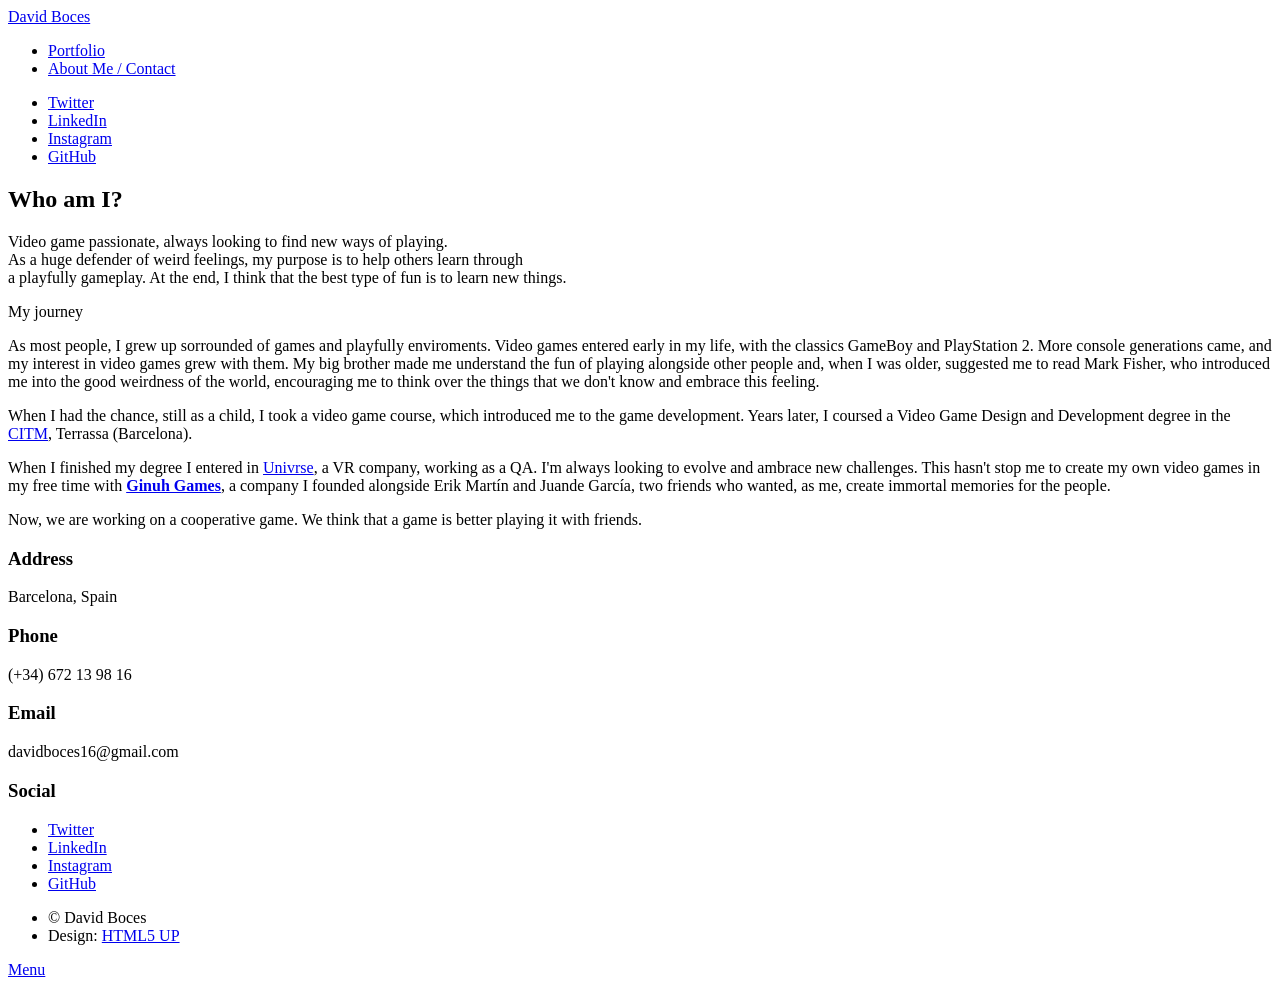
==== docs/aboutme.html @ 3650a29b "Update aboutme.html" ====
<!DOCTYPE HTML>
<!--
	Massively by HTML5 UP
	html5up.net | @ajlkn
	Free for personal and commercial use under the CCA 3.0 license (html5up.net/license)
-->
<html>
	<head>
		<title>David Boces - Portfolio</title>
		<meta charset="utf-8" />
		<meta name="viewport" content="width=device-width, initial-scale=1, user-scalable=no" />
		<link rel="stylesheet" href="assets/css/main.css" />
		<noscript><link rel="stylesheet" href="assets/css/noscript.css" /></noscript>
	</head>
	<body class="is-preload">

		<!-- Wrapper -->
			<div id="wrapper">

				<!-- Header -->
					<header id="header">
						<a href="index.html" class="logo">David Boces</a>
					</header>

				<!-- Nav -->
					<nav id="nav">
						<ul class="links">
							<li><a href="index.html">Portfolio</a></li>
							<li class="active"><a href="aboutme.html">About Me / Contact</a></li>
						</ul>
						<ul class="icons">
							<li><a href="https://x.com/__VoZeS__" class="icon brands fa-twitter"><span class="label">Twitter</span></a></li>
							<li><a href="https://www.linkedin.com/in/david-boces-obis/" class="icon brands fa-linkedin"><span class="label">LinkedIn</span></a></li>
							<li><a href="https://www.instagram.com/boces16/" class="icon brands fa-instagram"><span class="label">Instagram</span></a></li>
							<li><a href="https://github.com/VoZeS/" class="icon brands fa-github"><span class="label">GitHub</span></a></li>
						</ul>
					</nav>

				<!-- Main -->
					<div id="main">

						<!-- Post -->
							<section class="post">
								<header class="major">
									<h1>Who am I?</h1>
									<p>Video game passionate, always looking to find new ways of playing.<br />
									As a huge defender of weird feelings, my purpose is to help others learn through<br />
								a playfully gameplay. At the end, I think that the best type of fun is to learn new things.</p>
								</header>
								<!-- <div class="image main"><img src="images/pic01.jpg" alt="" /></div> -->
								<header class="major">
								<span class="date">My journey</span>
								</header>
								<p>As most people, I grew up sorrounded of games and playfully enviroments. Video games entered early in my life, with the classics GameBoy and PlayStation 2. More console generations came, and my interest in video games grew with them. My big brother made me understand the fun of playing alongside other people and, when I was older, suggested me to read Mark Fisher, who introduced me into the good weirdness of the world, encouraging me to think over the things that we don't know and embrace this feeling.</p>
								<p>When I had the chance, still as a child, I took a video game course, which introduced me to the game development. Years later, I coursed a Video Game Design and Development degree in the <a href = "https://www.citm.upc.edu">CITM</a>, Terrassa (Barcelona).</p>
								<p>When I finished my degree I entered in <a href="https://www.univr.se/">Univrse</a>, a VR company, working as a QA. I'm always looking to evolve and ambrace new challenges. This hasn't stop me to create my own video games in my free time with <a href="https://www.ginuhgames.com/"><b>Ginuh Games</b></a>, a company I founded alongside Erik Martín and Juande García, two friends who wanted, as me, create immortal memories for the people.</p>
								<p>Now, we are working on a cooperative game. We think that a game is better playing it with friends.</p>
							</section>

					</div>

				<!-- Footer -->
					<footer id="footer">
						<section>
							<!-- <form method="post" action="#">
								<div class="fields">
									<div class="field">
										<label for="name">Name</label>
										<input type="text" name="name" id="name" />
									</div>
									<div class="field">
										<label for="email">Email</label>
										<input type="text" name="email" id="email" />
									</div>
									<div class="field">
										<label for="message">Message</label>
										<textarea name="message" id="message" rows="3"></textarea>
									</div>
								</div>
								<ul class="actions">
									<li><input type="submit" value="Send Message" /></li>
								</ul>
							</form> -->
							<section class="alt">
								<h3>Address</h3>
								<p>Barcelona, Spain</p>
							</section>
							<section>
								<h3>Phone</h3>
								<p>(+34) 672 13 98 16</p>
							</section>
						</section>
						<section>
							<section>
								<h3>Email</h3>
								<p>davidboces16@gmail.com</p>
							</section>
							<section>
								<h3>Social</h3>
								<ul class="icons alt">
							<li><a href="https://x.com/__VoZeS__" class="icon brands alt fa-twitter"><span class="label">Twitter</span></a></li>
							<li><a href="https://www.linkedin.com/in/david-boces-obis/" class="icon brands alt fa-linkedin"><span class="label">LinkedIn</span></a></li>
							<li><a href="https://www.instagram.com/boces16/" class="icon brands alt fa-instagram"><span class="label">Instagram</span></a></li>
							<li><a href="https://github.com/VoZeS/" class="icon brands alt fa-github"><span class="label">GitHub</span></a></li>
								</ul>
							</section>
						</section>
					</footer>


				<!-- Copyright -->
					<div id="copyright">
						<ul><li>&copy; David Boces</li><li>Design: <a href="https://html5up.net">HTML5 UP</a></li></ul>
					</div>

			</div>

		<!-- Scripts -->
			<script src="assets/js/jquery.min.js"></script>
			<script src="assets/js/jquery.scrollex.min.js"></script>
			<script src="assets/js/jquery.scrolly.min.js"></script>
			<script src="assets/js/browser.min.js"></script>
			<script src="assets/js/breakpoints.min.js"></script>
			<script src="assets/js/util.js"></script>
			<script src="assets/js/main.js"></script>

	</body>
</html>
---- docs/assets/css/main.css ----
@import url(fontawesome-all.min.css);
@import url("https://fonts.googleapis.com/css?family=Merriweather:300,700,300italic,700italic|Source+Sans+Pro:900");

/*
	Massively by HTML5 UP
	html5up.net | @ajlkn
	Free for personal and commercial use under the CCA 3.0 license (html5up.net/license)
*/

html, body, div, span, applet, object,
iframe, h1, h2, h3, h4, h5, h6, p, blockquote,
pre, a, abbr, acronym, address, big, cite,
code, del, dfn, em, img, ins, kbd, q, s, samp,
small, strike, strong, sub, sup, tt, var, b,
u, i, center, dl, dt, dd, ol, ul, li, fieldset,
form, label, legend, table, caption, tbody,
tfoot, thead, tr, th, td, article, aside,
canvas, details, embed, figure, figcaption,
footer, header, hgroup, menu, nav, output, ruby,
section, summary, time, mark, audio, video {
	margin: 0;
	padding: 0;
	border: 0;
	font-size: 100%;
	font: inherit;
	vertical-align: baseline;}

article, aside, details, figcaption, figure,
footer, header, hgroup, menu, nav, section {
	display: block;}

body {
	line-height: 1;
}

ol, ul {
	list-style: none;
}

blockquote, q {
	quotes: none;
}

	blockquote:before, blockquote:after, q:before, q:after {
		content: '';
		content: none;
	}

table {
	border-collapse: collapse;
	border-spacing: 0;
}

body {
	-webkit-text-size-adjust: none;
}

mark {
	background-color: transparent;
	color: inherit;
}

input::-moz-focus-inner {
	border: 0;
	padding: 0;
}

input, select, textarea {
	-moz-appearance: none;
	-webkit-appearance: none;
	-ms-appearance: none;
	appearance: none;
}

/* Basic */

	@-ms-viewport {
		width: device-width;
	}

	body {
		-ms-overflow-style: scrollbar;
	}

	@media screen and (max-width: 480px) {

		html, body {
			min-width: 320px;
		}

	}

	html {
		box-sizing: border-box;
	}

	*, *:before, *:after {
		box-sizing: inherit;
	}

	body {
		background-color: #1e252d;
	}

		body.is-preload *, body.is-preload *:before, body.is-preload *:after {
			-moz-animation: none !important;
			-webkit-animation: none !important;
			-ms-animation: none !important;
			animation: none !important;
			-moz-transition: none !important;
			-webkit-transition: none !important;
			-ms-transition: none !important;
			transition: none !important;
		}

/* Type */

	html {
		font-size: 16pt;
	}

		@media screen and (max-width: 1680px) {

			html {
				font-size: 12pt;
			}

		}

		@media screen and (max-width: 1280px) {

			html {
				font-size: 11pt;
			}

		}

		@media screen and (max-width: 360px) {

			html {
				font-size: 10pt;
			}

		}

	body {
		color: #212931;
	}

	body, input, select, textarea {
		font-family: "Merriweather", Georgia, serif;
		font-weight: 300;
		font-size: 1rem;
		line-height: 2.375;
	}

	a {
		-moz-transition: color 0.2s ease-in-out, background-color 0.2s ease-in-out, border-color 0.2s ease-in-out, box-shadow 0.2s ease-in-out;
		-webkit-transition: color 0.2s ease-in-out, background-color 0.2s ease-in-out, border-color 0.2s ease-in-out, box-shadow 0.2s ease-in-out;
		-ms-transition: color 0.2s ease-in-out, background-color 0.2s ease-in-out, border-color 0.2s ease-in-out, box-shadow 0.2s ease-in-out;
		transition: color 0.2s ease-in-out, background-color 0.2s ease-in-out, border-color 0.2s ease-in-out, box-shadow 0.2s ease-in-out;
		border-bottom: dotted 1px;
		text-decoration: none;
	}

		a:hover {
			border-bottom-color: transparent;
		}

	strong, b {
		font-weight: 600;
	}

	em, i {
		font-style: italic;
	}

	p {
		text-align: justify;
		margin: 0 0 2rem 0;
	}

	h1, h2, h3, h4, h5, h6 {
		font-family: "Source Sans Pro", Helvetica, sans-serif;
		font-weight: 900;
		line-height: 1.5;
		letter-spacing: 0.075em;
		text-transform: uppercase;
		margin: 0 0 1rem 0;
	}

		h1 a, h2 a, h3 a, h4 a, h5 a, h6 a {
			border-bottom: 0;
			color: inherit;
			text-decoration: none;
		}

	h1 {
		font-size: 4rem;
		line-height: 1.1;
		margin: 0 0 2rem 0;
	}

	h2 {
		font-size: 1.75rem;
		line-height: 1.3;
		margin: 0 0 1.5rem 0;
	}

	h3 {
		font-size: 1.25rem;
		margin: 0 0 1.5rem 0;
	}

	h4 {
		font-size: 1rem;
	}

	h5 {
		font-size: 0.9rem;
	}

	h6 {
		font-size: 0.8rem;
	}

	sub {
		font-size: 0.8rem;
		position: relative;
		top: 0.5rem;
	}

	sup {
		font-size: 0.8rem;
		position: relative;
		top: -0.5rem;
	}

	blockquote {
		border-left: solid 4px;
		font-style: italic;
		margin: 0 0 2rem 0;
		padding: 0.5rem 0 0.5rem 2rem;
	}

	code {
		border: solid 2px;
		font-family: "Courier New", monospace;
		font-size: 0.9rem;
		margin: 0 0.25rem;
		padding: 0.25rem 0.65rem;
	}

	pre {
		-webkit-overflow-scrolling: touch;
		font-family: "Courier New", monospace;
		font-size: 0.9rem;
		margin: 0 0 2rem 0;
	}

		pre code {
			display: block;
			line-height: 1.75;
			padding: 1rem 1.5rem;
			overflow-x: auto;
		}

	hr {
		border: 0;
		border-bottom: solid 2px;
		margin: 3rem 0;
	}

		hr.major {
			margin: 5rem 0;
		}

	.align-left {
		text-align: left;
	}

	.align-center {
		text-align: center;
	}

	.align-right {
		text-align: right;
	}

	input, select, textarea {
		color: #212931;
	}

	a {
		color: #212931;
		border-bottom-color: rgba(33, 41, 49, 0.5);
	}

		a:hover {
			border-bottom-color: transparent;
			color: #18bfef !important;
		}

	strong, b {
		color: #212931;
	}

	h1, h2, h3, h4, h5, h6 {
		color: #212931;
	}

	blockquote {
		border-left-color: #eeeeee;
	}

	code {
		background: rgba(220, 220, 220, 0.25);
		border-color: #eeeeee;
	}

	hr {
		border-bottom-color: #eeeeee;
	}

/* Row */

	.row {
		display: flex;
		flex-wrap: wrap;
		box-sizing: border-box;
		align-items: stretch;
	}

		.row > * {
			box-sizing: border-box;
		}

		.row.gtr-uniform > * > :last-child {
			margin-bottom: 0;
		}

		.row.aln-left {
			justify-content: flex-start;
		}

		.row.aln-center {
			justify-content: center;
		}

		.row.aln-right {
			justify-content: flex-end;
		}

		.row.aln-top {
			align-items: flex-start;
		}

		.row.aln-middle {
			align-items: center;
		}

		.row.aln-bottom {
			align-items: flex-end;
		}

		.row > .imp {
			order: -1;
		}

		.row > .col-1 {
			width: 8.33333%;
		}

		.row > .off-1 {
			margin-left: 8.33333%;
		}

		.row > .col-2 {
			width: 16.66667%;
		}

		.row > .off-2 {
			margin-left: 16.66667%;
		}

		.row > .col-3 {
			width: 25%;
		}

		.row > .off-3 {
			margin-left: 25%;
		}

		.row > .col-4 {
			width: 33.33333%;
		}

		.row > .off-4 {
			margin-left: 33.33333%;
		}

		.row > .col-5 {
			width: 41.66667%;
		}

		.row > .off-5 {
			margin-left: 41.66667%;
		}

		.row > .col-6 {
			width: 50%;
		}

		.row > .off-6 {
			margin-left: 50%;
		}

		.row > .col-7 {
			width: 58.33333%;
		}

		.row > .off-7 {
			margin-left: 58.33333%;
		}

		.row > .col-8 {
			width: 66.66667%;
		}

		.row > .off-8 {
			margin-left: 66.66667%;
		}

		.row > .col-9 {
			width: 75%;
		}

		.row > .off-9 {
			margin-left: 75%;
		}

		.row > .col-10 {
			width: 83.33333%;
		}

		.row > .off-10 {
			margin-left: 83.33333%;
		}

		.row > .col-11 {
			width: 91.66667%;
		}

		.row > .off-11 {
			margin-left: 91.66667%;
		}

		.row > .col-12 {
			width: 100%;
		}

		.row > .off-12 {
			margin-left: 100%;
		}

		.row.gtr-0 {
			margin-top: 0;
			margin-left: 0rem;
		}

			.row.gtr-0 > * {
				padding: 0 0 0 0rem;
			}

			.row.gtr-0.gtr-uniform {
				margin-top: 0rem;
			}

				.row.gtr-0.gtr-uniform > * {
					padding-top: 0rem;
				}

		.row.gtr-25 {
			margin-top: 0;
			margin-left: -0.375rem;
		}

			.row.gtr-25 > * {
				padding: 0 0 0 0.375rem;
			}

			.row.gtr-25.gtr-uniform {
				margin-top: -0.375rem;
			}

				.row.gtr-25.gtr-uniform > * {
					padding-top: 0.375rem;
				}

		.row.gtr-50 {
			margin-top: 0;
			margin-left: -0.75rem;
		}

			.row.gtr-50 > * {
				padding: 0 0 0 0.75rem;
			}

			.row.gtr-50.gtr-uniform {
				margin-top: -0.75rem;
			}

				.row.gtr-50.gtr-uniform > * {
					padding-top: 0.75rem;
				}

		.row {
			margin-top: 0;
			margin-left: -1.5rem;
		}

			.row > * {
				padding: 0 0 0 1.5rem;
			}

			.row.gtr-uniform {
				margin-top: -1.5rem;
			}

				.row.gtr-uniform > * {
					padding-top: 1.5rem;
				}

		.row.gtr-150 {
			margin-top: 0;
			margin-left: -2.25rem;
		}

			.row.gtr-150 > * {
				padding: 0 0 0 2.25rem;
			}

			.row.gtr-150.gtr-uniform {
				margin-top: -2.25rem;
			}

				.row.gtr-150.gtr-uniform > * {
					padding-top: 2.25rem;
				}

		.row.gtr-200 {
			margin-top: 0;
			margin-left: -3rem;
		}

			.row.gtr-200 > * {
				padding: 0 0 0 3rem;
			}

			.row.gtr-200.gtr-uniform {
				margin-top: -3rem;
			}

				.row.gtr-200.gtr-uniform > * {
					padding-top: 3rem;
				}

		@media screen and (max-width: 1680px) {

			.row {
				display: flex;
				flex-wrap: wrap;
				box-sizing: border-box;
				align-items: stretch;
			}

				.row > * {
					box-sizing: border-box;
				}

				.row.gtr-uniform > * > :last-child {
					margin-bottom: 0;
				}

				.row.aln-left {
					justify-content: flex-start;
				}

				.row.aln-center {
					justify-content: center;
				}

				.row.aln-right {
					justify-content: flex-end;
				}

				.row.aln-top {
					align-items: flex-start;
				}

				.row.aln-middle {
					align-items: center;
				}

				.row.aln-bottom {
					align-items: flex-end;
				}

				.row > .imp-xlarge {
					order: -1;
				}

				.row > .col-1-xlarge {
					width: 8.33333%;
				}

				.row > .off-1-xlarge {
					margin-left: 8.33333%;
				}

				.row > .col-2-xlarge {
					width: 16.66667%;
				}

				.row > .off-2-xlarge {
					margin-left: 16.66667%;
				}

				.row > .col-3-xlarge {
					width: 25%;
				}

				.row > .off-3-xlarge {
					margin-left: 25%;
				}

				.row > .col-4-xlarge {
					width: 33.33333%;
				}

				.row > .off-4-xlarge {
					margin-left: 33.33333%;
				}

				.row > .col-5-xlarge {
					width: 41.66667%;
				}

				.row > .off-5-xlarge {
					margin-left: 41.66667%;
				}

				.row > .col-6-xlarge {
					width: 50%;
				}

				.row > .off-6-xlarge {
					margin-left: 50%;
				}

				.row > .col-7-xlarge {
					width: 58.33333%;
				}

				.row > .off-7-xlarge {
					margin-left: 58.33333%;
				}

				.row > .col-8-xlarge {
					width: 66.66667%;
				}

				.row > .off-8-xlarge {
					margin-left: 66.66667%;
				}

				.row > .col-9-xlarge {
					width: 75%;
				}

				.row > .off-9-xlarge {
					margin-left: 75%;
				}

				.row > .col-10-xlarge {
					width: 83.33333%;
				}

				.row > .off-10-xlarge {
					margin-left: 83.33333%;
				}

				.row > .col-11-xlarge {
					width: 91.66667%;
				}

				.row > .off-11-xlarge {
					margin-left: 91.66667%;
				}

				.row > .col-12-xlarge {
					width: 100%;
				}

				.row > .off-12-xlarge {
					margin-left: 100%;
				}

				.row.gtr-0 {
					margin-top: 0;
					margin-left: 0rem;
				}

					.row.gtr-0 > * {
						padding: 0 0 0 0rem;
					}

					.row.gtr-0.gtr-uniform {
						margin-top: 0rem;
					}

						.row.gtr-0.gtr-uniform > * {
							padding-top: 0rem;
						}

				.row.gtr-25 {
					margin-top: 0;
					margin-left: -0.375rem;
				}

					.row.gtr-25 > * {
						padding: 0 0 0 0.375rem;
					}

					.row.gtr-25.gtr-uniform {
						margin-top: -0.375rem;
					}

						.row.gtr-25.gtr-uniform > * {
							padding-top: 0.375rem;
						}

				.row.gtr-50 {
					margin-top: 0;
					margin-left: -0.75rem;
				}

					.row.gtr-50 > * {
						padding: 0 0 0 0.75rem;
					}

					.row.gtr-50.gtr-uniform {
						margin-top: -0.75rem;
					}

						.row.gtr-50.gtr-uniform > * {
							padding-top: 0.75rem;
						}

				.row {
					margin-top: 0;
					margin-left: -1.5rem;
				}

					.row > * {
						padding: 0 0 0 1.5rem;
					}

					.row.gtr-uniform {
						margin-top: -1.5rem;
					}

						.row.gtr-uniform > * {
							padding-top: 1.5rem;
						}

				.row.gtr-150 {
					margin-top: 0;
					margin-left: -2.25rem;
				}

					.row.gtr-150 > * {
						padding: 0 0 0 2.25rem;
					}

					.row.gtr-150.gtr-uniform {
						margin-top: -2.25rem;
					}

						.row.gtr-150.gtr-uniform > * {
							padding-top: 2.25rem;
						}

				.row.gtr-200 {
					margin-top: 0;
					margin-left: -3rem;
				}

					.row.gtr-200 > * {
						padding: 0 0 0 3rem;
					}

					.row.gtr-200.gtr-uniform {
						margin-top: -3rem;
					}

						.row.gtr-200.gtr-uniform > * {
							padding-top: 3rem;
						}

		}

		@media screen and (max-width: 1280px) {

			.row {
				display: flex;
				flex-wrap: wrap;
				box-sizing: border-box;
				align-items: stretch;
			}

				.row > * {
					box-sizing: border-box;
				}

				.row.gtr-uniform > * > :last-child {
					margin-bottom: 0;
				}

				.row.aln-left {
					justify-content: flex-start;
				}

				.row.aln-center {
					justify-content: center;
				}

				.row.aln-right {
					justify-content: flex-end;
				}

				.row.aln-top {
					align-items: flex-start;
				}

				.row.aln-middle {
					align-items: center;
				}

				.row.aln-bottom {
					align-items: flex-end;
				}

				.row > .imp-large {
					order: -1;
				}

				.row > .col-1-large {
					width: 8.33333%;
				}

				.row > .off-1-large {
					margin-left: 8.33333%;
				}

				.row > .col-2-large {
					width: 16.66667%;
				}

				.row > .off-2-large {
					margin-left: 16.66667%;
				}

				.row > .col-3-large {
					width: 25%;
				}

				.row > .off-3-large {
					margin-left: 25%;
				}

				.row > .col-4-large {
					width: 33.33333%;
				}

				.row > .off-4-large {
					margin-left: 33.33333%;
				}

				.row > .col-5-large {
					width: 41.66667%;
				}

				.row > .off-5-large {
					margin-left: 41.66667%;
				}

				.row > .col-6-large {
					width: 50%;
				}

				.row > .off-6-large {
					margin-left: 50%;
				}

				.row > .col-7-large {
					width: 58.33333%;
				}

				.row > .off-7-large {
					margin-left: 58.33333%;
				}

				.row > .col-8-large {
					width: 66.66667%;
				}

				.row > .off-8-large {
					margin-left: 66.66667%;
				}

				.row > .col-9-large {
					width: 75%;
				}

				.row > .off-9-large {
					margin-left: 75%;
				}

				.row > .col-10-large {
					width: 83.33333%;
				}

				.row > .off-10-large {
					margin-left: 83.33333%;
				}

				.row > .col-11-large {
					width: 91.66667%;
				}

				.row > .off-11-large {
					margin-left: 91.66667%;
				}

				.row > .col-12-large {
					width: 100%;
				}

				.row > .off-12-large {
					margin-left: 100%;
				}

				.row.gtr-0 {
					margin-top: 0;
					margin-left: 0rem;
				}

					.row.gtr-0 > * {
						padding: 0 0 0 0rem;
					}

					.row.gtr-0.gtr-uniform {
						margin-top: 0rem;
					}

						.row.gtr-0.gtr-uniform > * {
							padding-top: 0rem;
						}

				.row.gtr-25 {
					margin-top: 0;
					margin-left: -0.375rem;
				}

					.row.gtr-25 > * {
						padding: 0 0 0 0.375rem;
					}

					.row.gtr-25.gtr-uniform {
						margin-top: -0.375rem;
					}

						.row.gtr-25.gtr-uniform > * {
							padding-top: 0.375rem;
						}

				.row.gtr-50 {
					margin-top: 0;
					margin-left: -0.75rem;
				}

					.row.gtr-50 > * {
						padding: 0 0 0 0.75rem;
					}

					.row.gtr-50.gtr-uniform {
						margin-top: -0.75rem;
					}

						.row.gtr-50.gtr-uniform > * {
							padding-top: 0.75rem;
						}

				.row {
					margin-top: 0;
					margin-left: -1.5rem;
				}

					.row > * {
						padding: 0 0 0 1.5rem;
					}

					.row.gtr-uniform {
						margin-top: -1.5rem;
					}

						.row.gtr-uniform > * {
							padding-top: 1.5rem;
						}

				.row.gtr-150 {
					margin-top: 0;
					margin-left: -2.25rem;
				}

					.row.gtr-150 > * {
						padding: 0 0 0 2.25rem;
					}

					.row.gtr-150.gtr-uniform {
						margin-top: -2.25rem;
					}

						.row.gtr-150.gtr-uniform > * {
							padding-top: 2.25rem;
						}

				.row.gtr-200 {
					margin-top: 0;
					margin-left: -3rem;
				}

					.row.gtr-200 > * {
						padding: 0 0 0 3rem;
					}

					.row.gtr-200.gtr-uniform {
						margin-top: -3rem;
					}

						.row.gtr-200.gtr-uniform > * {
							padding-top: 3rem;
						}

		}

		@media screen and (max-width: 980px) {

			.row {
				display: flex;
				flex-wrap: wrap;
				box-sizing: border-box;
				align-items: stretch;
			}

				.row > * {
					box-sizing: border-box;
				}

				.row.gtr-uniform > * > :last-child {
					margin-bottom: 0;
				}

				.row.aln-left {
					justify-content: flex-start;
				}

				.row.aln-center {
					justify-content: center;
				}

				.row.aln-right {
					justify-content: flex-end;
				}

				.row.aln-top {
					align-items: flex-start;
				}

				.row.aln-middle {
					align-items: center;
				}

				.row.aln-bottom {
					align-items: flex-end;
				}

				.row > .imp-medium {
					order: -1;
				}

				.row > .col-1-medium {
					width: 8.33333%;
				}

				.row > .off-1-medium {
					margin-left: 8.33333%;
				}

				.row > .col-2-medium {
					width: 16.66667%;
				}

				.row > .off-2-medium {
					margin-left: 16.66667%;
				}

				.row > .col-3-medium {
					width: 25%;
				}

				.row > .off-3-medium {
					margin-left: 25%;
				}

				.row > .col-4-medium {
					width: 33.33333%;
				}

				.row > .off-4-medium {
					margin-left: 33.33333%;
				}

				.row > .col-5-medium {
					width: 41.66667%;
				}

				.row > .off-5-medium {
					margin-left: 41.66667%;
				}

				.row > .col-6-medium {
					width: 50%;
				}

				.row > .off-6-medium {
					margin-left: 50%;
				}

				.row > .col-7-medium {
					width: 58.33333%;
				}

				.row > .off-7-medium {
					margin-left: 58.33333%;
				}

				.row > .col-8-medium {
					width: 66.66667%;
				}

				.row > .off-8-medium {
					margin-left: 66.66667%;
				}

				.row > .col-9-medium {
					width: 75%;
				}

				.row > .off-9-medium {
					margin-left: 75%;
				}

				.row > .col-10-medium {
					width: 83.33333%;
				}

				.row > .off-10-medium {
					margin-left: 83.33333%;
				}

				.row > .col-11-medium {
					width: 91.66667%;
				}

				.row > .off-11-medium {
					margin-left: 91.66667%;
				}

				.row > .col-12-medium {
					width: 100%;
				}

				.row > .off-12-medium {
					margin-left: 100%;
				}

				.row.gtr-0 {
					margin-top: 0;
					margin-left: 0rem;
				}

					.row.gtr-0 > * {
						padding: 0 0 0 0rem;
					}

					.row.gtr-0.gtr-uniform {
						margin-top: 0rem;
					}

						.row.gtr-0.gtr-uniform > * {
							padding-top: 0rem;
						}

				.row.gtr-25 {
					margin-top: 0;
					margin-left: -0.375rem;
				}

					.row.gtr-25 > * {
						padding: 0 0 0 0.375rem;
					}

					.row.gtr-25.gtr-uniform {
						margin-top: -0.375rem;
					}

						.row.gtr-25.gtr-uniform > * {
							padding-top: 0.375rem;
						}

				.row.gtr-50 {
					margin-top: 0;
					margin-left: -0.75rem;
				}

					.row.gtr-50 > * {
						padding: 0 0 0 0.75rem;
					}

					.row.gtr-50.gtr-uniform {
						margin-top: -0.75rem;
					}

						.row.gtr-50.gtr-uniform > * {
							padding-top: 0.75rem;
						}

				.row {
					margin-top: 0;
					margin-left: -1.5rem;
				}

					.row > * {
						padding: 0 0 0 1.5rem;
					}

					.row.gtr-uniform {
						margin-top: -1.5rem;
					}

						.row.gtr-uniform > * {
							padding-top: 1.5rem;
						}

				.row.gtr-150 {
					margin-top: 0;
					margin-left: -2.25rem;
				}

					.row.gtr-150 > * {
						padding: 0 0 0 2.25rem;
					}

					.row.gtr-150.gtr-uniform {
						margin-top: -2.25rem;
					}

						.row.gtr-150.gtr-uniform > * {
							padding-top: 2.25rem;
						}

				.row.gtr-200 {
					margin-top: 0;
					margin-left: -3rem;
				}

					.row.gtr-200 > * {
						padding: 0 0 0 3rem;
					}

					.row.gtr-200.gtr-uniform {
						margin-top: -3rem;
					}

						.row.gtr-200.gtr-uniform > * {
							padding-top: 3rem;
						}

		}

		@media screen and (max-width: 736px) {

			.row {
				display: flex;
				flex-wrap: wrap;
				box-sizing: border-box;
				align-items: stretch;
			}

				.row > * {
					box-sizing: border-box;
				}

				.row.gtr-uniform > * > :last-child {
					margin-bottom: 0;
				}

				.row.aln-left {
					justify-content: flex-start;
				}

				.row.aln-center {
					justify-content: center;
				}

				.row.aln-right {
					justify-content: flex-end;
				}

				.row.aln-top {
					align-items: flex-start;
				}

				.row.aln-middle {
					align-items: center;
				}

				.row.aln-bottom {
					align-items: flex-end;
				}

				.row > .imp-small {
					order: -1;
				}

				.row > .col-1-small {
					width: 8.33333%;
				}

				.row > .off-1-small {
					margin-left: 8.33333%;
				}

				.row > .col-2-small {
					width: 16.66667%;
				}

				.row > .off-2-small {
					margin-left: 16.66667%;
				}

				.row > .col-3-small {
					width: 25%;
				}

				.row > .off-3-small {
					margin-left: 25%;
				}

				.row > .col-4-small {
					width: 33.33333%;
				}

				.row > .off-4-small {
					margin-left: 33.33333%;
				}

				.row > .col-5-small {
					width: 41.66667%;
				}

				.row > .off-5-small {
					margin-left: 41.66667%;
				}

				.row > .col-6-small {
					width: 50%;
				}

				.row > .off-6-small {
					margin-left: 50%;
				}

				.row > .col-7-small {
					width: 58.33333%;
				}

				.row > .off-7-small {
					margin-left: 58.33333%;
				}

				.row > .col-8-small {
					width: 66.66667%;
				}

				.row > .off-8-small {
					margin-left: 66.66667%;
				}

				.row > .col-9-small {
					width: 75%;
				}

				.row > .off-9-small {
					margin-left: 75%;
				}

				.row > .col-10-small {
					width: 83.33333%;
				}

				.row > .off-10-small {
					margin-left: 83.33333%;
				}

				.row > .col-11-small {
					width: 91.66667%;
				}

				.row > .off-11-small {
					margin-left: 91.66667%;
				}

				.row > .col-12-small {
					width: 100%;
				}

				.row > .off-12-small {
					margin-left: 100%;
				}

				.row.gtr-0 {
					margin-top: 0;
					margin-left: 0rem;
				}

					.row.gtr-0 > * {
						padding: 0 0 0 0rem;
					}

					.row.gtr-0.gtr-uniform {
						margin-top: 0rem;
					}

						.row.gtr-0.gtr-uniform > * {
							padding-top: 0rem;
						}

				.row.gtr-25 {
					margin-top: 0;
					margin-left: -0.375rem;
				}

					.row.gtr-25 > * {
						padding: 0 0 0 0.375rem;
					}

					.row.gtr-25.gtr-uniform {
						margin-top: -0.375rem;
					}

						.row.gtr-25.gtr-uniform > * {
							padding-top: 0.375rem;
						}

				.row.gtr-50 {
					margin-top: 0;
					margin-left: -0.75rem;
				}

					.row.gtr-50 > * {
						padding: 0 0 0 0.75rem;
					}

					.row.gtr-50.gtr-uniform {
						margin-top: -0.75rem;
					}

						.row.gtr-50.gtr-uniform > * {
							padding-top: 0.75rem;
						}

				.row {
					margin-top: 0;
					margin-left: -1.5rem;
				}

					.row > * {
						padding: 0 0 0 1.5rem;
					}

					.row.gtr-uniform {
						margin-top: -1.5rem;
					}

						.row.gtr-uniform > * {
							padding-top: 1.5rem;
						}

				.row.gtr-150 {
					margin-top: 0;
					margin-left: -2.25rem;
				}

					.row.gtr-150 > * {
						padding: 0 0 0 2.25rem;
					}

					.row.gtr-150.gtr-uniform {
						margin-top: -2.25rem;
					}

						.row.gtr-150.gtr-uniform > * {
							padding-top: 2.25rem;
						}

				.row.gtr-200 {
					margin-top: 0;
					margin-left: -3rem;
				}

					.row.gtr-200 > * {
						padding: 0 0 0 3rem;
					}

					.row.gtr-200.gtr-uniform {
						margin-top: -3rem;
					}

						.row.gtr-200.gtr-uniform > * {
							padding-top: 3rem;
						}

		}

		@media screen and (max-width: 480px) {

			.row {
				display: flex;
				flex-wrap: wrap;
				box-sizing: border-box;
				align-items: stretch;
			}

				.row > * {
					box-sizing: border-box;
				}

				.row.gtr-uniform > * > :last-child {
					margin-bottom: 0;
				}

				.row.aln-left {
					justify-content: flex-start;
				}

				.row.aln-center {
					justify-content: center;
				}

				.row.aln-right {
					justify-content: flex-end;
				}

				.row.aln-top {
					align-items: flex-start;
				}

				.row.aln-middle {
					align-items: center;
				}

				.row.aln-bottom {
					align-items: flex-end;
				}

				.row > .imp-xsmall {
					order: -1;
				}

				.row > .col-1-xsmall {
					width: 8.33333%;
				}

				.row > .off-1-xsmall {
					margin-left: 8.33333%;
				}

				.row > .col-2-xsmall {
					width: 16.66667%;
				}

				.row > .off-2-xsmall {
					margin-left: 16.66667%;
				}

				.row > .col-3-xsmall {
					width: 25%;
				}

				.row > .off-3-xsmall {
					margin-left: 25%;
				}

				.row > .col-4-xsmall {
					width: 33.33333%;
				}

				.row > .off-4-xsmall {
					margin-left: 33.33333%;
				}

				.row > .col-5-xsmall {
					width: 41.66667%;
				}

				.row > .off-5-xsmall {
					margin-left: 41.66667%;
				}

				.row > .col-6-xsmall {
					width: 50%;
				}

				.row > .off-6-xsmall {
					margin-left: 50%;
				}

				.row > .col-7-xsmall {
					width: 58.33333%;
				}

				.row > .off-7-xsmall {
					margin-left: 58.33333%;
				}

				.row > .col-8-xsmall {
					width: 66.66667%;
				}

				.row > .off-8-xsmall {
					margin-left: 66.66667%;
				}

				.row > .col-9-xsmall {
					width: 75%;
				}

				.row > .off-9-xsmall {
					margin-left: 75%;
				}

				.row > .col-10-xsmall {
					width: 83.33333%;
				}

				.row > .off-10-xsmall {
					margin-left: 83.33333%;
				}

				.row > .col-11-xsmall {
					width: 91.66667%;
				}

				.row > .off-11-xsmall {
					margin-left: 91.66667%;
				}

				.row > .col-12-xsmall {
					width: 100%;
				}

				.row > .off-12-xsmall {
					margin-left: 100%;
				}

				.row.gtr-0 {
					margin-top: 0;
					margin-left: 0rem;
				}

					.row.gtr-0 > * {
						padding: 0 0 0 0rem;
					}

					.row.gtr-0.gtr-uniform {
						margin-top: 0rem;
					}

						.row.gtr-0.gtr-uniform > * {
							padding-top: 0rem;
						}

				.row.gtr-25 {
					margin-top: 0;
					margin-left: -0.375rem;
				}

					.row.gtr-25 > * {
						padding: 0 0 0 0.375rem;
					}

					.row.gtr-25.gtr-uniform {
						margin-top: -0.375rem;
					}

						.row.gtr-25.gtr-uniform > * {
							padding-top: 0.375rem;
						}

				.row.gtr-50 {
					margin-top: 0;
					margin-left: -0.75rem;
				}

					.row.gtr-50 > * {
						padding: 0 0 0 0.75rem;
					}

					.row.gtr-50.gtr-uniform {
						margin-top: -0.75rem;
					}

						.row.gtr-50.gtr-uniform > * {
							padding-top: 0.75rem;
						}

				.row {
					margin-top: 0;
					margin-left: -1.5rem;
				}

					.row > * {
						padding: 0 0 0 1.5rem;
					}

					.row.gtr-uniform {
						margin-top: -1.5rem;
					}

						.row.gtr-uniform > * {
							padding-top: 1.5rem;
						}

				.row.gtr-150 {
					margin-top: 0;
					margin-left: -2.25rem;
				}

					.row.gtr-150 > * {
						padding: 0 0 0 2.25rem;
					}

					.row.gtr-150.gtr-uniform {
						margin-top: -2.25rem;
					}

						.row.gtr-150.gtr-uniform > * {
							padding-top: 2.25rem;
						}

				.row.gtr-200 {
					margin-top: 0;
					margin-left: -3rem;
				}

					.row.gtr-200 > * {
						padding: 0 0 0 3rem;
					}

					.row.gtr-200.gtr-uniform {
						margin-top: -3rem;
					}

						.row.gtr-200.gtr-uniform > * {
							padding-top: 3rem;
						}

		}

		@media screen and (max-width: 360px) {

			.row {
				display: flex;
				flex-wrap: wrap;
				box-sizing: border-box;
				align-items: stretch;
			}

				.row > * {
					box-sizing: border-box;
				}

				.row.gtr-uniform > * > :last-child {
					margin-bottom: 0;
				}

				.row.aln-left {
					justify-content: flex-start;
				}

				.row.aln-center {
					justify-content: center;
				}

				.row.aln-right {
					justify-content: flex-end;
				}

				.row.aln-top {
					align-items: flex-start;
				}

				.row.aln-middle {
					align-items: center;
				}

				.row.aln-bottom {
					align-items: flex-end;
				}

				.row > .imp-xxsmall {
					order: -1;
				}

				.row > .col-1-xxsmall {
					width: 8.33333%;
				}

				.row > .off-1-xxsmall {
					margin-left: 8.33333%;
				}

				.row > .col-2-xxsmall {
					width: 16.66667%;
				}

				.row > .off-2-xxsmall {
					margin-left: 16.66667%;
				}

				.row > .col-3-xxsmall {
					width: 25%;
				}

				.row > .off-3-xxsmall {
					margin-left: 25%;
				}

				.row > .col-4-xxsmall {
					width: 33.33333%;
				}

				.row > .off-4-xxsmall {
					margin-left: 33.33333%;
				}

				.row > .col-5-xxsmall {
					width: 41.66667%;
				}

				.row > .off-5-xxsmall {
					margin-left: 41.66667%;
				}

				.row > .col-6-xxsmall {
					width: 50%;
				}

				.row > .off-6-xxsmall {
					margin-left: 50%;
				}

				.row > .col-7-xxsmall {
					width: 58.33333%;
				}

				.row > .off-7-xxsmall {
					margin-left: 58.33333%;
				}

				.row > .col-8-xxsmall {
					width: 66.66667%;
				}

				.row > .off-8-xxsmall {
					margin-left: 66.66667%;
				}

				.row > .col-9-xxsmall {
					width: 75%;
				}

				.row > .off-9-xxsmall {
					margin-left: 75%;
				}

				.row > .col-10-xxsmall {
					width: 83.33333%;
				}

				.row > .off-10-xxsmall {
					margin-left: 83.33333%;
				}

				.row > .col-11-xxsmall {
					width: 91.66667%;
				}

				.row > .off-11-xxsmall {
					margin-left: 91.66667%;
				}

				.row > .col-12-xxsmall {
					width: 100%;
				}

				.row > .off-12-xxsmall {
					margin-left: 100%;
				}

				.row.gtr-0 {
					margin-top: 0;
					margin-left: 0rem;
				}

					.row.gtr-0 > * {
						padding: 0 0 0 0rem;
					}

					.row.gtr-0.gtr-uniform {
						margin-top: 0rem;
					}

						.row.gtr-0.gtr-uniform > * {
							padding-top: 0rem;
						}

				.row.gtr-25 {
					margin-top: 0;
					margin-left: -0.375rem;
				}

					.row.gtr-25 > * {
						padding: 0 0 0 0.375rem;
					}

					.row.gtr-25.gtr-uniform {
						margin-top: -0.375rem;
					}

						.row.gtr-25.gtr-uniform > * {
							padding-top: 0.375rem;
						}

				.row.gtr-50 {
					margin-top: 0;
					margin-left: -0.75rem;
				}

					.row.gtr-50 > * {
						padding: 0 0 0 0.75rem;
					}

					.row.gtr-50.gtr-uniform {
						margin-top: -0.75rem;
					}

						.row.gtr-50.gtr-uniform > * {
							padding-top: 0.75rem;
						}

				.row {
					margin-top: 0;
					margin-left: -1.5rem;
				}

					.row > * {
						padding: 0 0 0 1.5rem;
					}

					.row.gtr-uniform {
						margin-top: -1.5rem;
					}

						.row.gtr-uniform > * {
							padding-top: 1.5rem;
						}

				.row.gtr-150 {
					margin-top: 0;
					margin-left: -2.25rem;
				}

					.row.gtr-150 > * {
						padding: 0 0 0 2.25rem;
					}

					.row.gtr-150.gtr-uniform {
						margin-top: -2.25rem;
					}

						.row.gtr-150.gtr-uniform > * {
							padding-top: 2.25rem;
						}

				.row.gtr-200 {
					margin-top: 0;
					margin-left: -3rem;
				}

					.row.gtr-200 > * {
						padding: 0 0 0 3rem;
					}

					.row.gtr-200.gtr-uniform {
						margin-top: -3rem;
					}

						.row.gtr-200.gtr-uniform > * {
							padding-top: 3rem;
						}

		}

/* Box */

	.box {
		border: solid 2px;
		margin-bottom: 2rem;
		padding: 1.5rem;
	}

		.box > :last-child,
		.box > :last-child > :last-child,
		.box > :last-child > :last-child > :last-child {
			margin-bottom: 0;
		}

		.box.alt {
			border: 0;
			border-radius: 0;
			padding: 0;
		}

	.box {
		border-color: #eeeeee;
	}

/* Button */

	input[type="submit"],
	input[type="reset"],
	input[type="button"],
	button,
	.button {
		-moz-appearance: none;
		-webkit-appearance: none;
		-ms-appearance: none;
		appearance: none;
		-moz-transition: background-color 0.2s ease-in-out, box-shadow 0.2s ease-in-out, color 0.2s ease-in-out;
		-webkit-transition: background-color 0.2s ease-in-out, box-shadow 0.2s ease-in-out, color 0.2s ease-in-out;
		-ms-transition: background-color 0.2s ease-in-out, box-shadow 0.2s ease-in-out, color 0.2s ease-in-out;
		transition: background-color 0.2s ease-in-out, box-shadow 0.2s ease-in-out, color 0.2s ease-in-out;
		border: 0;
		border-radius: 0;
		cursor: pointer;
		display: inline-block;
		font-family: "Source Sans Pro", Helvetica, sans-serif;
		font-size: 0.8rem;
		font-weight: 900;
		letter-spacing: 0.075em;
		height: 3rem;
		line-height: 3rem;
		padding: 0 2rem;
		text-align: center;
		text-decoration: none;
		text-transform: uppercase;
		white-space: nowrap;
	}

		input[type="submit"].icon:before,
		input[type="reset"].icon:before,
		input[type="button"].icon:before,
		button.icon:before,
		.button.icon:before {
			margin-right: 0.5rem;
		}

		input[type="submit"].icon.solo,
		input[type="reset"].icon.solo,
		input[type="button"].icon.solo,
		button.icon.solo,
		.button.icon.solo {
			position: relative;
			width: 4rem;
			height: 4rem;
			line-height: 4rem;
			border-radius: 4rem;
			text-indent: 4rem;
			overflow: hidden;
			padding: 0;
			white-space: nowrap;
		}

			input[type="submit"].icon.solo:before,
			input[type="reset"].icon.solo:before,
			input[type="button"].icon.solo:before,
			button.icon.solo:before,
			.button.icon.solo:before {
				position: absolute;
				display: block;
				top: 0;
				left: 0;
				width: inherit;
				height: inherit;
				line-height: inherit;
				font-size: 1.25rem;
				margin-right: 0;
				text-align: center;
				text-indent: 0;
			}

		input[type="submit"].fit,
		input[type="reset"].fit,
		input[type="button"].fit,
		button.fit,
		.button.fit {
			width: 100%;
		}

		input[type="submit"].small,
		input[type="reset"].small,
		input[type="button"].small,
		button.small,
		.button.small {
			font-size: 0.7rem;
			height: 2.5rem;
			line-height: 2.5rem;
			padding: 0 1.5rem;
		}

		input[type="submit"].large,
		input[type="reset"].large,
		input[type="button"].large,
		button.large,
		.button.large {
			font-size: 0.9rem;
			height: 3.5rem;
			line-height: 3.5rem;
			padding: 0 2.75rem;
		}

		@media screen and (max-width: 980px) {

			input[type="submit"],
			input[type="reset"],
			input[type="button"],
			button,
			.button {
				font-size: 0.9rem;
				height: 3.25rem;
				line-height: 3.25rem;
			}

				input[type="submit"].large,
				input[type="reset"].large,
				input[type="button"].large,
				button.large,
				.button.large {
					font-size: 1rem;
					height: 3.75rem;
					line-height: 3.75rem;
				}

		}

		input[type="submit"].disabled, input[type="submit"]:disabled,
		input[type="reset"].disabled,
		input[type="reset"]:disabled,
		input[type="button"].disabled,
		input[type="button"]:disabled,
		button.disabled,
		button:disabled,
		.button.disabled,
		.button:disabled {
			pointer-events: none;
			opacity: 0.25;
		}

	input[type="submit"],
	input[type="reset"],
	input[type="button"],
	button,
	.button {
		background-color: transparent;
		box-shadow: inset 0 0 0 2px #212931;
		color: #212931 !important;
	}

		input[type="submit"]:hover,
		input[type="reset"]:hover,
		input[type="button"]:hover,
		button:hover,
		.button:hover {
			box-shadow: inset 0 0 0 2px #18bfef;
			color: #18bfef !important;
		}

		input[type="submit"].primary,
		input[type="reset"].primary,
		input[type="button"].primary,
		button.primary,
		.button.primary {
			background-color: #212931;
			box-shadow: none;
			color: #ffffff !important;
		}

			input[type="submit"].primary:hover,
			input[type="reset"].primary:hover,
			input[type="button"].primary:hover,
			button.primary:hover,
			.button.primary:hover {
				background-color: #18bfef;
			}

/* Form */

	form {
		margin: 0 0 2rem 0;
	}

		form > :last-child {
			margin-bottom: 0;
		}

		form > .fields {
			display: -moz-flex;
			display: -webkit-flex;
			display: -ms-flex;
			display: flex;
			-moz-flex-wrap: wrap;
			-webkit-flex-wrap: wrap;
			-ms-flex-wrap: wrap;
			flex-wrap: wrap;
			width: calc(100% + 3rem);
			margin: -1.5rem 0 2rem -1.5rem;
		}

			form > .fields > .field {
				-moz-flex-grow: 0;
				-webkit-flex-grow: 0;
				-ms-flex-grow: 0;
				flex-grow: 0;
				-moz-flex-shrink: 0;
				-webkit-flex-shrink: 0;
				-ms-flex-shrink: 0;
				flex-shrink: 0;
				padding: 1.5rem 0 0 1.5rem;
				width: calc(100% - 1.5rem);
			}

				form > .fields > .field.half {
					width: calc(50% - 0.75rem);
				}

				form > .fields > .field.third {
					width: calc(100%/3 - 0.5rem);
				}

				form > .fields > .field.quarter {
					width: calc(25% - 0.375rem);
				}

		@media screen and (max-width: 480px) {

			form > .fields {
				width: calc(100% + 3rem);
				margin: -1.5rem 0 2rem -1.5rem;
			}

				form > .fields > .field {
					padding: 1.5rem 0 0 1.5rem;
					width: calc(100% - 1.5rem);
				}

					form > .fields > .field.half {
						width: calc(100% - 1.5rem);
					}

					form > .fields > .field.third {
						width: calc(100% - 1.5rem);
					}

					form > .fields > .field.quarter {
						width: calc(100% - 1.5rem);
					}

		}

	label {
		display: block;
		font-family: "Source Sans Pro", Helvetica, sans-serif;
		font-weight: 900;
		line-height: 1.5;
		letter-spacing: 0.075em;
		font-size: 0.8rem;
		text-transform: uppercase;
		margin: 0 0 0.75rem 0;
	}

		@media screen and (max-width: 980px) {

			label {
				font-size: 0.9rem;
			}

		}

	input[type="text"],
	input[type="password"],
	input[type="email"],
	select,
	textarea {
		-moz-appearance: none;
		-webkit-appearance: none;
		-ms-appearance: none;
		appearance: none;
		background: transparent;
		border-radius: 0;
		border: solid 2px;
		color: inherit;
		display: block;
		outline: 0;
		padding: 0 1rem;
		text-decoration: none;
		width: 100%;
	}

		input[type="text"]:invalid,
		input[type="password"]:invalid,
		input[type="email"]:invalid,
		select:invalid,
		textarea:invalid {
			box-shadow: none;
		}

	select {
		background-size: 1.25rem;
		background-repeat: no-repeat;
		background-position: calc(100% - 1rem) center;
		height: 3rem;
		padding-right: 3rem;
		text-overflow: ellipsis;
	}

		select:focus::-ms-value {
			background-color: transparent;
		}

		select::-ms-expand {
			display: none;
		}

	input[type="text"],
	input[type="password"],
	input[type="email"],
	select {
		height: 3rem;
	}

	textarea {
		padding: 0.75rem 1rem;
	}

	input[type="checkbox"],
	input[type="radio"] {
		-moz-appearance: none;
		-webkit-appearance: none;
		-ms-appearance: none;
		appearance: none;
		display: block;
		float: left;
		margin-right: -2rem;
		opacity: 0;
		width: 1rem;
		z-index: -1;
	}

		input[type="checkbox"] + label,
		input[type="radio"] + label {
			text-decoration: none;
			cursor: pointer;
			display: inline-block;
			font-size: 1rem;
			letter-spacing: 0;
			font-family: "Merriweather", Georgia, serif;
			text-transform: none;
			font-weight: 300;
			padding-left: 2.8rem;
			padding-right: 1rem;
			position: relative;
		}

			input[type="checkbox"] + label:before,
			input[type="radio"] + label:before {
				-moz-osx-font-smoothing: grayscale;
				-webkit-font-smoothing: antialiased;
				display: inline-block;
				font-style: normal;
				font-variant: normal;
				text-rendering: auto;
				line-height: 1;
				text-transform: none !important;
				font-family: 'Font Awesome 5 Free';
				font-weight: 900;
			}

			input[type="checkbox"] + label:before,
			input[type="radio"] + label:before {
				border-radius: 0;
				border: solid 2px;
				content: '';
				display: inline-block;
				font-size: 0.8rem;
				height: 1.8rem;
				left: 0;
				line-height: 1.65rem;
				position: absolute;
				text-align: center;
				top: -0.125rem;
				width: 1.8rem;
			}

		input[type="checkbox"]:checked + label:before,
		input[type="radio"]:checked + label:before {
			content: '\f00c';
		}

	input[type="checkbox"] + label:before {
		border-radius: 0;
	}

	input[type="radio"] + label:before {
		border-radius: 100%;
	}

	::-webkit-input-placeholder {
		opacity: 1.0;
	}

	:-moz-placeholder {
		opacity: 1.0;
	}

	::-moz-placeholder {
		opacity: 1.0;
	}

	:-ms-input-placeholder {
		opacity: 1.0;
	}

	label {
		color: #212931;
	}

	input[type="text"],
	input[type="password"],
	input[type="email"],
	select,
	textarea {
		border-color: #eeeeee;
	}

		input[type="text"]:focus,
		input[type="password"]:focus,
		input[type="email"]:focus,
		select:focus,
		textarea:focus {
			border-color: #18bfef;
		}

	select {
		background-image: url("data:image/svg+xml;charset=utf8,%3Csvg xmlns='http://www.w3.org/2000/svg' width='40' height='40' preserveAspectRatio='none' viewBox='0 0 40 40'%3E%3Cpath d='M9.4,12.3l10.4,10.4l10.4-10.4c0.2-0.2,0.5-0.4,0.9-0.4c0.3,0,0.6,0.1,0.9,0.4l3.3,3.3c0.2,0.2,0.4,0.5,0.4,0.9 c0,0.4-0.1,0.6-0.4,0.9L20.7,31.9c-0.2,0.2-0.5,0.4-0.9,0.4c-0.3,0-0.6-0.1-0.9-0.4L4.3,17.3c-0.2-0.2-0.4-0.5-0.4-0.9 c0-0.4,0.1-0.6,0.4-0.9l3.3-3.3c0.2-0.2,0.5-0.4,0.9-0.4S9.1,12.1,9.4,12.3z' fill='%23eeeeee' /%3E%3C/svg%3E");
	}

		select option {
			background-color: #ffffff;
			color: #212931;
		}

	.select-wrapper:before {
		color: #eeeeee;
	}

	input[type="checkbox"] + label,
	input[type="radio"] + label {
		color: #212931;
	}

		input[type="checkbox"] + label:before,
		input[type="radio"] + label:before {
			border-color: #eeeeee;
		}

	input[type="checkbox"]:checked + label:before,
	input[type="radio"]:checked + label:before {
		background-color: #212931;
		border-color: #212931;
		color: #ffffff;
	}

	input[type="checkbox"]:focus + label:before,
	input[type="radio"]:focus + label:before {
		border-color: #18bfef;
	}

	::-webkit-input-placeholder {
		color: #909498 !important;
	}

	:-moz-placeholder {
		color: #909498 !important;
	}

	::-moz-placeholder {
		color: #909498 !important;
	}

	:-ms-input-placeholder {
		color: #909498 !important;
	}

	.formerize-placeholder {
		color: #909498 !important;
	}

/* Icon */

	.icon {
		text-decoration: none;
		border-bottom: none;
		position: relative;
	}

		.icon:before {
			-moz-osx-font-smoothing: grayscale;
			-webkit-font-smoothing: antialiased;
			display: inline-block;
			font-style: normal;
			font-variant: normal;
			text-rendering: auto;
			line-height: 1;
			text-transform: none !important;
			font-family: 'Font Awesome 5 Free';
			font-weight: 400;
		}

		.icon > .label {
			display: none;
		}

		.icon:before {
			line-height: inherit;
		}

		.icon.solid:before {
			font-weight: 900;
		}

		.icon.brands:before {
			font-family: 'Font Awesome 5 Brands';
		}

/* Image */

	.image {
		border: 0;
		display: inline-block;
		position: relative;
	}

		.image img {
			display: block;
		}

		.image.left, .image.right {
			max-width: 40%;
		}

			.image.left img, .image.right img {
				width: 100%;
			}

		.image.left {
			float: left;
			margin: 0 2rem 2rem 0;
			top: 0.75rem;
		}

		.image.right {
			float: right;
			margin: 0 0 2rem 2rem;
			top: 0.75rem;
		}

		.image.fit {
			display: block;
			margin: 2.5rem 0;
			width: 100%;
		}

			.image.fit:first-child {
				margin-top: 0;
			}

			.image.fit img {
				width: 100%;
			}

		.image.main {
			display: block;
			margin: 4rem 0;
			width: 100%;
		}

			.image.main:first-child {
				margin-top: 0;
			}

			.image.main img {
				width: 100%;
			}

		@media screen and (max-width: 736px) {

			.image.fit {
				margin: 2rem 0;
			}

			.image.main {
				margin: 2rem 0;
			}

		}

	a.image {
		overflow: hidden;
	}

		a.image img {
			-moz-transition: -moz-transform 0.2s ease-out;
			-webkit-transition: -webkit-transform 0.2s ease-out;
			-ms-transition: -ms-transform 0.2s ease-out;
			transition: transform 0.2s ease-out;
		}

		a.image:hover img {
			-moz-transform: scale(1.05);
			-webkit-transform: scale(1.05);
			-ms-transform: scale(1.05);
			transform: scale(1.05);
		}

/* Actions */

	ul.actions {
		display: -moz-flex;
		display: -webkit-flex;
		display: -ms-flex;
		display: flex;
		cursor: default;
		list-style: none;
		margin-left: -1rem;
		padding-left: 0;
	}

		ul.actions li {
			padding: 0 0 0 1rem;
			vertical-align: middle;
		}

		ul.actions.special {
			-moz-justify-content: center;
			-webkit-justify-content: center;
			-ms-justify-content: center;
			justify-content: center;
			width: 100%;
			margin-left: 0;
		}

			ul.actions.special li:first-child {
				padding-left: 0;
			}

		ul.actions.stacked {
			-moz-flex-direction: column;
			-webkit-flex-direction: column;
			-ms-flex-direction: column;
			flex-direction: column;
			margin-left: 0;
		}

			ul.actions.stacked li {
				padding: 1.3rem 0 0 0;
			}

				ul.actions.stacked li:first-child {
					padding-top: 0;
				}

		ul.actions.fit {
			width: calc(100% + 1rem);
		}

			ul.actions.fit li {
				-moz-flex-grow: 1;
				-webkit-flex-grow: 1;
				-ms-flex-grow: 1;
				flex-grow: 1;
				-moz-flex-shrink: 1;
				-webkit-flex-shrink: 1;
				-ms-flex-shrink: 1;
				flex-shrink: 1;
				width: 100%;
			}

				ul.actions.fit li > * {
					width: 100%;
				}

			ul.actions.fit.stacked {
				width: 100%;
			}

		@media screen and (max-width: 480px) {

			ul.actions:not(.fixed) {
				-moz-flex-direction: column;
				-webkit-flex-direction: column;
				-ms-flex-direction: column;
				flex-direction: column;
				margin-left: 0;
				width: 100% !important;
			}

				ul.actions:not(.fixed) li {
					-moz-flex-grow: 1;
					-webkit-flex-grow: 1;
					-ms-flex-grow: 1;
					flex-grow: 1;
					-moz-flex-shrink: 1;
					-webkit-flex-shrink: 1;
					-ms-flex-shrink: 1;
					flex-shrink: 1;
					padding: 1rem 0 0 0;
					text-align: center;
					width: 100%;
				}

					ul.actions:not(.fixed) li > * {
						width: 100%;
					}

					ul.actions:not(.fixed) li:first-child {
						padding-top: 0;
					}

					ul.actions:not(.fixed) li input[type="submit"],
					ul.actions:not(.fixed) li input[type="reset"],
					ul.actions:not(.fixed) li input[type="button"],
					ul.actions:not(.fixed) li button,
					ul.actions:not(.fixed) li .button {
						width: 100%;
					}

						ul.actions:not(.fixed) li input[type="submit"].icon:before,
						ul.actions:not(.fixed) li input[type="reset"].icon:before,
						ul.actions:not(.fixed) li input[type="button"].icon:before,
						ul.actions:not(.fixed) li button.icon:before,
						ul.actions:not(.fixed) li .button.icon:before {
							margin-left: -0.5rem;
						}

		}

/* Icons */

	ul.icons {
		cursor: default;
		list-style: none;
		padding-left: 0;
	}

		ul.icons li {
			display: inline-block;
			padding: 0 0.5rem 0 0;
			vertical-align: middle;
		}

			ul.icons li:last-child {
				padding-right: 0;
			}

			ul.icons li .icon:before {
				width: 2.25rem;
				height: 2.25rem;
				line-height: 2.25rem;
				display: inline-block;
				text-align: center;
				border-radius: 100%;
				font-size: 1.25rem;
			}

		ul.icons.alt li .icon:before {
			-moz-transition: color 0.2s ease-in-out, background-color 0.2s ease-in-out, border-color 0.2s ease-in-out, box-shadow 0.2s ease-in-out;
			-webkit-transition: color 0.2s ease-in-out, background-color 0.2s ease-in-out, border-color 0.2s ease-in-out, box-shadow 0.2s ease-in-out;
			-ms-transition: color 0.2s ease-in-out, background-color 0.2s ease-in-out, border-color 0.2s ease-in-out, box-shadow 0.2s ease-in-out;
			transition: color 0.2s ease-in-out, background-color 0.2s ease-in-out, border-color 0.2s ease-in-out, box-shadow 0.2s ease-in-out;
			font-size: 1rem;
		}

/* List */

	ol {
		list-style: decimal;
		margin: 0 0 2rem 0;
		padding-left: 1.25rem;
	}

		ol li {
			padding-left: 0.25rem;
		}

	ul {
		list-style: disc;
		margin: 0 0 2rem 0;
		padding-left: 1rem;
	}

		ul li {
			padding-left: 0.5rem;
		}

		ul.divided {
			list-style: none;
			padding-left: 0;
		}

			ul.divided li {
				border-top: solid 1px;
				padding: 0.5rem 0;
			}

				ul.divided li:first-child {
					border-top: 0;
					padding-top: 0;
				}

	dl {
		margin: 0 0 2rem 0;
	}

		dl dt {
			display: block;
			font-weight: 600;
			margin: 0 0 1rem 0;
		}

		dl dd {
			margin-left: 2rem;
		}

	ul.divided li {
		border-top-color: #eeeeee;
	}

	ul.icons li a.icon:hover:before {
		color: #18bfef;
	}

	ul.icons.alt li .icon:before {
		box-shadow: inset 0 0 0 2px #eeeeee;
	}

	ul.icons.alt li a.icon:hover:before {
		box-shadow: inset 0 0 0 2px #18bfef;
	}

/* Section/Article */

	section.special, article.special {
		text-align: center;
	}

	header {
		cursor: default;
	}

		header > .date {
			display: block;
			font-size: 0.8rem;
			height: 1;
			margin: 0 0 1rem 0;
			position: relative;
		}

		header > p {
			font-style: italic;
		}

		header > h1 + p {
			font-size: 1.1rem;
			margin-top: -0.5rem;
			line-height: 2;
		}

		header > h2 + p {
			font-size: 1rem;
			margin-top: -0.75rem;
		}

		header > h3 + p {
			font-size: 0.9rem;
			margin-top: -0.75rem;
		}

		header > h4 + p {
			font-size: 0.8rem;
			margin-top: -0.75rem;
		}

		header.major {
			margin: 0 0 4rem 0;
			text-align: center;
		}

			header.major > :last-child {
				margin-bottom: 0;
			}

			header.major > p {
				margin-top: 0;
				text-align: center;
			}

			header.major > .date {
				font-size: 1rem;
				margin: 0 0 4rem 0;
			}

				header.major > .date:before, header.major > .date:after {
					content: '';
					display: block;
					position: absolute;
					top: 50%;
					width: calc(50% - 6rem);
					border-top: solid 2px;
				}

				header.major > .date:before {
					left: 0;
				}

				header.major > .date:after {
					right: 0;
				}

		@media screen and (max-width: 980px) {

			header br {
				display: none;
			}

		}

		@media screen and (max-width: 736px) {

			header.major {
				margin: 0 0 2rem 0;
			}

		}

	header.major .date:before, header.major .date:after {
		border-top-color: #eeeeee;
	}

/* Table */

	.table-wrapper {
		-webkit-overflow-scrolling: touch;
		overflow-x: auto;
	}

	table {
		margin: 0 0 2rem 0;
		width: 100%;
	}

		table tbody tr {
			border: solid 1px;
			border-left: 0;
			border-right: 0;
		}

		table td {
			padding: 0.75rem 0.75rem;
		}

		table th {
			font-family: "Source Sans Pro", Helvetica, sans-serif;
			font-size: 0.8rem;
			font-weight: 900;
			letter-spacing: 0.075em;
			line-height: 1.5;
			padding: 0 0.75rem 0.75rem 0.75rem;
			text-align: left;
			text-transform: uppercase;
		}

			@media screen and (max-width: 980px) {

				table th {
					font-size: 0.9rem;
				}

			}

		table thead {
			border-bottom: solid 2px;
		}

		table tfoot {
			border-top: solid 2px;
		}

		table.alt {
			border-collapse: separate;
		}

			table.alt tbody tr td {
				border: solid 1px;
				border-left-width: 0;
				border-top-width: 0;
			}

				table.alt tbody tr td:first-child {
					border-left-width: 1px;
				}

			table.alt tbody tr:first-child td {
				border-top-width: 1px;
			}

			table.alt thead {
				border-bottom: 0;
			}

			table.alt tfoot {
				border-top: 0;
			}

	table tbody tr {
		border-color: #eeeeee;
	}

		table tbody tr:nth-child(2n + 1) {
			background-color: rgba(220, 220, 220, 0.25);
		}

	table th {
		color: #212931;
	}

	table thead {
		border-bottom-color: #eeeeee;
	}

	table tfoot {
		border-top-color: #eeeeee;
	}

	table.alt tbody tr td {
		border-color: #eeeeee;
	}

/* Pagination */

	.pagination {
		display: -moz-inline-flex;
		display: -webkit-inline-flex;
		display: -ms-inline-flex;
		display: inline-flex;
		-moz-user-select: none;
		-webkit-user-select: none;
		-ms-user-select: none;
		user-select: none;
		cursor: default;
		list-style: none;
		margin: 0 0 2rem 2px;
		padding: 0;
	}

		.pagination a, .pagination span {
			-moz-transition: background-color 0.2s ease-in-out, border-color 0.2s ease-in-out, box-shadow 0.2s ease-in-out, color 0.2s ease-in-out;
			-webkit-transition: background-color 0.2s ease-in-out, border-color 0.2s ease-in-out, box-shadow 0.2s ease-in-out, color 0.2s ease-in-out;
			-ms-transition: background-color 0.2s ease-in-out, border-color 0.2s ease-in-out, box-shadow 0.2s ease-in-out, color 0.2s ease-in-out;
			transition: background-color 0.2s ease-in-out, border-color 0.2s ease-in-out, box-shadow 0.2s ease-in-out, color 0.2s ease-in-out;
			border: solid 2px;
			display: inline-block;
			font-family: "Source Sans Pro", Helvetica, sans-serif;
			font-size: 0.8rem;
			font-weight: 900;
			height: 3rem;
			letter-spacing: 0.075em;
			line-height: calc(3rem - 4px);
			margin-left: -2px;
			min-width: 3rem;
			position: relative;
			text-align: center;
			text-decoration: none;
			text-transform: uppercase;
		}

		.pagination .next, .pagination .previous {
			text-decoration: none;
			padding: 0 1.75rem;
		}

			.pagination .next:before, .pagination .previous:before {
				-moz-osx-font-smoothing: grayscale;
				-webkit-font-smoothing: antialiased;
				display: inline-block;
				font-style: normal;
				font-variant: normal;
				text-rendering: auto;
				line-height: 1;
				text-transform: none !important;
				font-family: 'Font Awesome 5 Free';
				font-weight: 900;
			}

			.pagination .next:before, .pagination .previous:before {
				display: inline-block;
				color: inherit !important;
				line-height: inherit;
			}

		.pagination .previous:before {
			content: '\f104';
			margin-right: 0.9375em;
		}

		.pagination .next:before {
			content: '\f105';
			float: right;
			margin-left: 0.9375em;
		}

		@media screen and (max-width: 980px) {

			.pagination a, .pagination span {
				font-size: 0.9rem;
			}

		}

		@media screen and (max-width: 480px) {

			.pagination .page, .pagination .extra {
				display: none;
			}

		}

	.pagination a, .pagination span {
		border-color: #eeeeee;
	}

	.pagination a {
		color: #212931 !important;
	}

		.pagination a:hover {
			color: #18bfef !important;
			border-color: #18bfef;
			z-index: 1;
		}

			.pagination a:hover + a,
			.pagination a:hover + span {
				border-left-color: #18bfef;
			}

		.pagination a.active {
			background-color: #eeeeee;
		}

	.pagination span {
		color: #eeeeee;
	}

/* Wrapper */

	#wrapper {
		-moz-transition: opacity 0.5s ease;
		-webkit-transition: opacity 0.5s ease;
		-ms-transition: opacity 0.5s ease;
		transition: opacity 0.5s ease;
		position: relative;
		z-index: 1;
		overflow: hidden;
	}

		#wrapper > .bg {
			position: absolute;
			top: 0;
			left: 0;
			width: 100%;
			height: 100%;
			background-color: #212931;
			background-image: url("../../images/overlay.png"), linear-gradient(0deg, rgba(0, 0, 0, 0.1), rgba(0, 0, 0, 0.1)), url("../../images/bg.jpg");
			background-size: auto,								auto,														100% auto;
			background-position: center,								center,														top center;
			background-repeat: repeat,								no-repeat,													no-repeat;
			background-attachment: scroll,								scroll,														scroll;
			z-index: -1;
		}

			#wrapper > .bg.fixed {
				position: fixed;
				width: 100vw;
				height: 100vh;
			}

		#wrapper.fade-in:before {
			pointer-events: none;
			-moz-transition: opacity 1s ease-in-out;
			-webkit-transition: opacity 1s ease-in-out;
			-ms-transition: opacity 1s ease-in-out;
			transition: opacity 1s ease-in-out;
			-moz-transition-delay: 0.75s;
			-webkit-transition-delay: 0.75s;
			-ms-transition-delay: 0.75s;
			transition-delay: 0.75s;
			background: #1e252d;
			content: '';
			display: block;
			height: 100%;
			left: 0;
			opacity: 0;
			position: fixed;
			top: 0;
			width: 100%;
		}

		body.is-preload #wrapper.fade-in:before {
			opacity: 1;
		}

		@media screen and (orientation: portrait) {

			#wrapper > .bg {
				background-size: auto,								auto,														auto 175%;
			}

		}

/* Intro */

	#intro {
		color: #ffffff;
		padding: 8rem 4rem 6rem 4rem ;
		-moz-align-items: center;
		-webkit-align-items: center;
		-ms-align-items: center;
		align-items: center;
		display: -moz-flex;
		display: -webkit-flex;
		display: -ms-flex;
		display: flex;
		-moz-flex-direction: column;
		-webkit-flex-direction: column;
		-ms-flex-direction: column;
		flex-direction: column;
		-moz-justify-content: -moz-flex-end;
		-webkit-justify-content: -webkit-flex-end;
		-ms-justify-content: -ms-flex-end;
		justify-content: flex-end;
		-moz-transition: opacity 1s ease, -moz-transform 1s ease;
		-webkit-transition: opacity 1s ease, -webkit-transform 1s ease;
		-ms-transition: opacity 1s ease, -ms-transform 1s ease;
		transition: opacity 1s ease, transform 1s ease;
		position: relative;
		cursor: default;
		text-align: center;
		z-index: 1;
		min-height: 100vh;
	}

		#intro input, #intro select, #intro textarea {
			color: #ffffff;
		}

		#intro a {
			color: #ffffff;
			border-bottom-color: rgba(255, 255, 255, 0.5);
		}

			#intro a:hover {
				border-bottom-color: transparent;
				color: #18bfef !important;
			}

		#intro strong, #intro b {
			color: #ffffff;
		}

		#intro h1, #intro h2, #intro h3, #intro h4, #intro h5, #intro h6 {
			color: #ffffff;
		}

		#intro blockquote {
			border-left-color: #ffffff;
		}

		#intro code {
			background: rgba(255, 255, 255, 0.075);
			border-color: #ffffff;
		}

		#intro hr {
			border-bottom-color: #ffffff;
		}

		#intro input[type="submit"],
		#intro input[type="reset"],
		#intro input[type="button"],
		#intro button,
		#intro .button {
			background-color: transparent;
			box-shadow: inset 0 0 0 2px #ffffff;
			color: #ffffff !important;
		}

			#intro input[type="submit"]:hover,
			#intro input[type="reset"]:hover,
			#intro input[type="button"]:hover,
			#intro button:hover,
			#intro .button:hover {
				box-shadow: inset 0 0 0 2px #18bfef;
				color: #18bfef !important;
			}

			#intro input[type="submit"].primary,
			#intro input[type="reset"].primary,
			#intro input[type="button"].primary,
			#intro button.primary,
			#intro .button.primary {
				background-color: #ffffff;
				box-shadow: none;
				color: #1e252d !important;
			}

				#intro input[type="submit"].primary:hover,
				#intro input[type="reset"].primary:hover,
				#intro input[type="button"].primary:hover,
				#intro button.primary:hover,
				#intro .button.primary:hover {
					background-color: #18bfef;
				}

		#intro h1 {
			font-size: 5rem;
			line-height: 1;
		}

		#intro p {
			font-size: 1.25rem;
			font-style: italic;
			margin-top: -0.25rem;
			text-align: center;
		}

		#intro + #header {
			margin-top: -20rem;
		}

			#intro + #header .logo {
				-moz-transform: translateY(2rem);
				-webkit-transform: translateY(2rem);
				-ms-transform: translateY(2rem);
				transform: translateY(2rem);
				opacity: 0;
				visibility: hidden;
			}

		#intro.hidden {
			pointer-events: none;
			-moz-transform: translateY(2rem);
			-webkit-transform: translateY(2rem);
			-ms-transform: translateY(2rem);
			transform: translateY(2rem);
			-moz-transition: opacity 0.5s ease, -moz-transform 0.5s ease, visibility 0.5s;
			-webkit-transition: opacity 0.5s ease, -webkit-transform 0.5s ease, visibility 0.5s;
			-ms-transition: opacity 0.5s ease, -ms-transform 0.5s ease, visibility 0.5s;
			transition: opacity 0.5s ease, transform 0.5s ease, visibility 0.5s;
			opacity: 0;
			visibility: hidden;
		}

			#intro.hidden + #header .logo {
				-moz-transform: translateY(0);
				-webkit-transform: translateY(0);
				-ms-transform: translateY(0);
				transform: translateY(0);
				opacity: 1;
				visibility: visible;
			}

		body.is-preload #intro {
			-moz-transform: translateY(2rem);
			-webkit-transform: translateY(2rem);
			-ms-transform: translateY(2rem);
			transform: translateY(2rem);
			opacity: 0;
		}

			body.is-preload #intro:not(.hidden) + #header + #nav {
				-moz-transform: translateY(4rem);
				-webkit-transform: translateY(4rem);
				-ms-transform: translateY(4rem);
				transform: translateY(4rem);
				opacity: 0;
			}

		@media screen and (max-width: 980px) {

			#intro {
				padding: 4rem 4rem 2rem 4rem ;
				min-height: 90vh;
			}

				#intro p br {
					display: none;
				}

				#intro + #header {
					margin-top: -14rem;
				}

		}

		@media screen and (max-width: 736px) {

			#intro {
				padding: 3rem 2rem 1rem 2rem ;
				min-height: 80vh;
			}

				#intro h1 {
					font-size: 3.25rem;
					line-height: 1.1;
					margin-bottom: 1rem;
				}

				#intro p {
					font-size: 1rem;
					margin-top: 0rem;
				}

				#intro .actions {
					display: none;
				}

		}

/* Header */

	#header {
		color: #ffffff;
		-moz-align-items: center;
		-webkit-align-items: center;
		-ms-align-items: center;
		align-items: center;
		display: -moz-flex;
		display: -webkit-flex;
		display: -ms-flex;
		display: flex;
		-moz-flex-direction: column;
		-webkit-flex-direction: column;
		-ms-flex-direction: column;
		flex-direction: column;
		-moz-justify-content: -moz-flex-end;
		-webkit-justify-content: -webkit-flex-end;
		-ms-justify-content: -ms-flex-end;
		justify-content: flex-end;
		pointer-events: none;
		-moz-user-select: none;
		-webkit-user-select: none;
		-ms-user-select: none;
		user-select: none;
		height: 20rem;
		padding-bottom: 8rem;
		position: relative;
		text-align: center;
		z-index: 2;
	}

		#header input, #header select, #header textarea {
			color: #ffffff;
		}

		#header a {
			color: #ffffff;
			border-bottom-color: rgba(255, 255, 255, 0.5);
		}

			#header a:hover {
				border-bottom-color: transparent;
				color: #18bfef !important;
			}

		#header strong, #header b {
			color: #ffffff;
		}

		#header h1, #header h2, #header h3, #header h4, #header h5, #header h6 {
			color: #ffffff;
		}

		#header blockquote {
			border-left-color: #ffffff;
		}

		#header code {
			background: rgba(255, 255, 255, 0.075);
			border-color: #ffffff;
		}

		#header hr {
			border-bottom-color: #ffffff;
		}

		#header .logo {
			-moz-transition: border-color 0.2s ease-in-out, color 0.2s ease-in-out, opacity 0.5s ease, -moz-transform 0.5s ease, visibility 0.5s;
			-webkit-transition: border-color 0.2s ease-in-out, color 0.2s ease-in-out, opacity 0.5s ease, -webkit-transform 0.5s ease, visibility 0.5s;
			-ms-transition: border-color 0.2s ease-in-out, color 0.2s ease-in-out, opacity 0.5s ease, -ms-transform 0.5s ease, visibility 0.5s;
			transition: border-color 0.2s ease-in-out, color 0.2s ease-in-out, opacity 0.5s ease, transform 0.5s ease, visibility 0.5s;
			pointer-events: auto;
			border-style: solid;
			border-color: #ffffff;
			border-width: 5px !important;
			font-family: "Source Sans Pro", Helvetica, sans-serif;
			font-size: 2.25rem;
			font-weight: 900;
			letter-spacing: 0.075em;
			line-height: 1;
			padding: 1rem 1.75rem;
			text-transform: uppercase;
			visibility: visible;
		}

			#header .logo:hover {
				border-color: #18bfef !important;
				color: #18bfef !important;
			}

		@media screen and (max-width: 980px) {

			#header {
				height: 14rem;
				padding-bottom: 4rem;
			}

		}

		@media screen and (max-width: 736px) {

			#header {
				padding-bottom: 3rem;
			}

				#header .logo {
					font-size: 1.75rem;
					border-width: 3px !important;
				}

		}

/* Nav */

	#nav {
		color: #ffffff;
		display: -moz-flex;
		display: -webkit-flex;
		display: -ms-flex;
		display: flex;
		-moz-transition: -moz-transform 1s ease, opacity 1s ease;
		-webkit-transition: -webkit-transform 1s ease, opacity 1s ease;
		-ms-transition: -ms-transform 1s ease, opacity 1s ease;
		transition: transform 1s ease, opacity 1s ease;
		background: rgba(255, 255, 255, 0.175);
		height: 4rem;
		line-height: 4rem;
		margin: -4rem auto 0 auto;
		overflow: hidden;
		padding: 0 2rem 0 0;
		position: relative;
		width: calc(100% - 4rem);
		max-width: 72rem;
		z-index: 2;
	}

		#nav ul.divided li {
			border-top-color: #ffffff;
		}

		#nav ul.icons li a.icon:hover:before {
			color: #18bfef;
		}

		#nav ul.icons.alt li .icon:before {
			box-shadow: inset 0 0 0 2px #ffffff;
		}

		#nav ul.icons.alt li a.icon:hover:before {
			box-shadow: inset 0 0 0 2px #18bfef;
		}

		#nav input, #nav select, #nav textarea {
			color: #ffffff;
		}

		#nav a {
			color: #ffffff;
			border-bottom-color: rgba(255, 255, 255, 0.5);
		}

			#nav a:hover {
				border-bottom-color: transparent;
				color: #18bfef !important;
			}

		#nav strong, #nav b {
			color: #ffffff;
		}

		#nav h1, #nav h2, #nav h3, #nav h4, #nav h5, #nav h6 {
			color: #ffffff;
		}

		#nav blockquote {
			border-left-color: #ffffff;
		}

		#nav code {
			background: rgba(255, 255, 255, 0.075);
			border-color: #ffffff;
		}

		#nav hr {
			border-bottom-color: #ffffff;
		}

		#nav ul.links {
			display: -moz-flex;
			display: -webkit-flex;
			display: -ms-flex;
			display: flex;
			-moz-flex-grow: 1;
			-webkit-flex-grow: 1;
			-ms-flex-grow: 1;
			flex-grow: 1;
			-moz-flex-shrink: 1;
			-webkit-flex-shrink: 1;
			-ms-flex-shrink: 1;
			flex-shrink: 1;
			font-family: "Source Sans Pro", Helvetica, sans-serif;
			font-weight: 900;
			letter-spacing: 0.075em;
			list-style: none;
			margin-bottom: 0;
			padding-left: 0;
			text-transform: uppercase;
		}

			#nav ul.links li {
				display: block;
				padding-left: 0;
			}

				#nav ul.links li a {
					-moz-transition: background-color 0.2s ease-in-out, color 0.2s ease-in-out;
					-webkit-transition: background-color 0.2s ease-in-out, color 0.2s ease-in-out;
					-ms-transition: background-color 0.2s ease-in-out, color 0.2s ease-in-out;
					transition: background-color 0.2s ease-in-out, color 0.2s ease-in-out;
					display: block;
					font-size: 0.8rem;
					outline: none;
					padding: 0 2rem;
				}

					#nav ul.links li a:hover {
						color: inherit !important;
						background-color: rgba(255, 255, 255, 0.1);
					}

				#nav ul.links li.active {
					background-color: #ffffff;
				}

					#nav ul.links li.active a {
						color: #1e252d;
					}

						#nav ul.links li.active a:hover {
							color: #18bfef !important;
						}

		#nav ul.icons {
			-moz-flex-grow: 0;
			-webkit-flex-grow: 0;
			-ms-flex-grow: 0;
			flex-grow: 0;
			-moz-flex-shrink: 0;
			-webkit-flex-shrink: 0;
			-ms-flex-shrink: 0;
			flex-shrink: 0;
			margin-bottom: 0;
		}

		@media screen and (max-width: 980px) {

			#nav {
				display: none;
			}

		}

/* Main */

	#main {
		background-color: #ffffff;
		position: relative;
		margin: 0 auto;
		width: calc(100% - 4rem);
		max-width: 72rem;
		z-index: 2;
	}

		#main > * {
			padding: 4rem 4rem 2rem 4rem ;
			border-top: solid 2px #eeeeee;
			margin: 0;
		}

			#main > *:first-child {
				border-top: 0;
			}

		#main > footer {
			text-align: center;
		}

		#main > .post {
			padding: 8rem 8rem 6rem 8rem ;
		}

			#main > .post header.major > .date {
				margin-top: -2rem;
			}

			#main > .post header.major > h1, #main > .post header.major h2 {
				font-size: 4rem;
				line-height: 1.1;
				margin: 0 0 2rem 0;
			}

			#main > .post.featured {
				text-align: center;
			}

			@media screen and (max-width: 1280px) {

				#main > .post {
					padding: 6rem 4rem 4rem 4rem ;
				}

			}

			@media screen and (max-width: 736px) {

				#main > .post {
					padding: 4rem 2rem 2rem 2rem ;
				}

					#main > .post header.major > .date {
						margin-top: -1rem;
						margin-bottom: 2rem;
					}

					#main > .post header.major > h1, #main > .post header.major h2 {
						font-size: 2.5rem;
						line-height: 1.2;
						margin: 0 0 1.5rem 0;
					}

			}

		#main > .posts {
			display: -moz-flex;
			display: -webkit-flex;
			display: -ms-flex;
			display: flex;
			-moz-flex-wrap: wrap;
			-webkit-flex-wrap: wrap;
			-ms-flex-wrap: wrap;
			flex-wrap: wrap;
			-moz-align-items: -moz-stretch;
			-webkit-align-items: -webkit-stretch;
			-ms-align-items: -ms-stretch;
			align-items: stretch;
			text-align: center;
			width: 100%;
			padding: 0;
		}

			#main > .posts > * {
				-moz-flex-shrink: 1;
				-webkit-flex-shrink: 1;
				-ms-flex-shrink: 1;
				flex-shrink: 1;
				-moz-flex-grow: 0;
				-webkit-flex-grow: 0;
				-ms-flex-grow: 0;
				flex-grow: 0;
			}

			#main > .posts > * {
				width: 50%;
			}

			#main > .posts > * {
				padding: 4rem;
				width: 50%;
			}

			#main > .posts > article {
				border-color: #eeeeee;
				border-left-width: 2px;
				border-style: solid;
				border-top-width: 2px;
				text-align: center;
			}

				#main > .posts > article > :last-child {
					margin-bottom: 0;
				}

				#main > .posts > article:nth-child(2n - 1) {
					border-left-width: 0;
				}

				#main > .posts > article:nth-child(-n + 2) {
					border-top-width: 0;
				}

			@media screen and (max-width: 980px) {

				#main > .posts > * {
					width: 50%;
				}

				#main > .posts > * {
					padding: 2.5rem;
					width: 50%;
				}

			}

			@media screen and (max-width: 736px) {

				#main > .posts > * {
					width: 100%;
				}

				#main > .posts > * {
					padding: 2rem;
					width: 100%;
				}

				#main > .posts > article:nth-child(2n - 1) {
					border-left-width: 2px;
				}

				#main > .posts > article:nth-child(-n + 2) {
					border-top-width: 2px;
				}

				#main > .posts > article:nth-child(n) {
					border-left-width: 0;
				}

				#main > .posts > article:nth-child(-n + 1) {
					border-top-width: 0;
				}

				#main > .posts > article .image {
					max-width: 25rem;
					margin-left: auto;
					margin-right: auto;
				}

			}

		@media screen and (max-width: 736px) {

			#main > * {
				padding: 2rem 2rem 0.1rem 2rem ;
			}

		}

		@media screen and (max-width: 480px) {

			#main {
				width: 100%;
			}

		}

/* Footer */

	#footer {
		color: #717981;
		display: -moz-flex;
		display: -webkit-flex;
		display: -ms-flex;
		display: flex;
		background-color: #f5f5f5;
		color: #909498;
		cursor: default;
		position: relative;
		margin: 0 auto;
		width: calc(100% - 4rem);
		max-width: 72rem;
		z-index: 2;
	}

		#footer input, #footer select, #footer textarea {
			color: #717981;
		}

		#footer a {
			color: #717981;
			border-bottom-color: rgba(113, 121, 129, 0.5);
		}

			#footer a:hover {
				border-bottom-color: transparent;
				color: #18bfef !important;
			}

		#footer strong, #footer b {
			color: #717981;
		}

		#footer h1, #footer h2, #footer h3, #footer h4, #footer h5, #footer h6 {
			color: #717981;
		}

		#footer blockquote {
			border-left-color: #e2e2e2;
		}

		#footer code {
			background: rgba(220, 220, 220, 0.5);
			border-color: #e2e2e2;
		}

		#footer hr {
			border-bottom-color: #e2e2e2;
		}

		#footer .box {
			border-color: #e2e2e2;
		}

		#footer input[type="submit"],
		#footer input[type="reset"],
		#footer input[type="button"],
		#footer button,
		#footer .button {
			background-color: transparent;
			box-shadow: inset 0 0 0 2px #717981;
			color: #717981 !important;
		}

			#footer input[type="submit"]:hover,
			#footer input[type="reset"]:hover,
			#footer input[type="button"]:hover,
			#footer button:hover,
			#footer .button:hover {
				box-shadow: inset 0 0 0 2px #18bfef;
				color: #18bfef !important;
			}

			#footer input[type="submit"].primary,
			#footer input[type="reset"].primary,
			#footer input[type="button"].primary,
			#footer button.primary,
			#footer .button.primary {
				background-color: #717981;
				box-shadow: none;
				color: #f5f5f5 !important;
			}

				#footer input[type="submit"].primary:hover,
				#footer input[type="reset"].primary:hover,
				#footer input[type="button"].primary:hover,
				#footer button.primary:hover,
				#footer .button.primary:hover {
					background-color: #18bfef;
				}

		#footer label {
			color: #717981;
		}

		#footer input[type="text"],
		#footer input[type="password"],
		#footer input[type="email"],
		#footer select,
		#footer textarea {
			border-color: #e2e2e2;
		}

			#footer input[type="text"]:focus,
			#footer input[type="password"]:focus,
			#footer input[type="email"]:focus,
			#footer select:focus,
			#footer textarea:focus {
				border-color: #18bfef;
			}

		#footer select {
			background-image: url("data:image/svg+xml;charset=utf8,%3Csvg xmlns='http://www.w3.org/2000/svg' width='40' height='40' preserveAspectRatio='none' viewBox='0 0 40 40'%3E%3Cpath d='M9.4,12.3l10.4,10.4l10.4-10.4c0.2-0.2,0.5-0.4,0.9-0.4c0.3,0,0.6,0.1,0.9,0.4l3.3,3.3c0.2,0.2,0.4,0.5,0.4,0.9 c0,0.4-0.1,0.6-0.4,0.9L20.7,31.9c-0.2,0.2-0.5,0.4-0.9,0.4c-0.3,0-0.6-0.1-0.9-0.4L4.3,17.3c-0.2-0.2-0.4-0.5-0.4-0.9 c0-0.4,0.1-0.6,0.4-0.9l3.3-3.3c0.2-0.2,0.5-0.4,0.9-0.4S9.1,12.1,9.4,12.3z' fill='%23e2e2e2' /%3E%3C/svg%3E");
		}

			#footer select option {
				background-color: #f5f5f5;
				color: #717981;
			}

		#footer .select-wrapper:before {
			color: #e2e2e2;
		}

		#footer input[type="checkbox"] + label,
		#footer input[type="radio"] + label {
			color: #717981;
		}

			#footer input[type="checkbox"] + label:before,
			#footer input[type="radio"] + label:before {
				border-color: #e2e2e2;
			}

		#footer input[type="checkbox"]:checked + label:before,
		#footer input[type="radio"]:checked + label:before {
			background-color: #717981;
			border-color: #717981;
			color: #f5f5f5;
		}

		#footer input[type="checkbox"]:focus + label:before,
		#footer input[type="radio"]:focus + label:before {
			border-color: #18bfef;
		}

		#footer ::-webkit-input-placeholder {
			color: #b3b7bb !important;
		}

		#footer :-moz-placeholder {
			color: #b3b7bb !important;
		}

		#footer ::-moz-placeholder {
			color: #b3b7bb !important;
		}

		#footer :-ms-input-placeholder {
			color: #b3b7bb !important;
		}

		#footer .formerize-placeholder {
			color: #b3b7bb !important;
		}

		#footer ul.divided li {
			border-top-color: #e2e2e2;
		}

		#footer ul.icons li a.icon:hover:before {
			color: #18bfef;
		}

		#footer ul.icons.alt li .icon:before {
			box-shadow: inset 0 0 0 2px #e2e2e2;
		}

		#footer ul.icons.alt li a.icon:hover:before {
			box-shadow: inset 0 0 0 2px #18bfef;
		}

		#footer header.major .date:before, #footer header.major .date:after {
			border-top-color: #e2e2e2;
		}

		#footer table tbody tr {
			border-color: #e2e2e2;
		}

			#footer table tbody tr:nth-child(2n + 1) {
				background-color: rgba(220, 220, 220, 0.5);
			}

		#footer table th {
			color: #717981;
		}

		#footer table thead {
			border-bottom-color: #e2e2e2;
		}

		#footer table tfoot {
			border-top-color: #e2e2e2;
		}

		#footer table.alt tbody tr td {
			border-color: #e2e2e2;
		}

		#footer .pagination a, #footer .pagination span {
			border-color: #e2e2e2;
		}

		#footer .pagination a {
			color: #717981 !important;
		}

			#footer .pagination a:hover {
				color: #18bfef !important;
				border-color: #18bfef;
				z-index: 1;
			}

				#footer .pagination a:hover + a,
				#footer .pagination a:hover + span {
					border-left-color: #18bfef;
				}

			#footer .pagination a.active {
				background-color: #e2e2e2;
			}

		#footer .pagination span {
			color: #e2e2e2;
		}

		#footer > section {
			-moz-flex-basis: 50%;
			-webkit-flex-basis: 50%;
			-ms-flex-basis: 50%;
			flex-basis: 50%;
			-moz-flex-grow: 1;
			-webkit-flex-grow: 1;
			-ms-flex-grow: 1;
			flex-grow: 1;
			-moz-flex-shrink: 1;
			-webkit-flex-shrink: 1;
			-ms-flex-shrink: 1;
			flex-shrink: 1;
			padding: 4rem 4rem 2rem 4rem ;
			border-left: solid 2px #e2e2e2;
		}

			#footer > section:first-child {
				border-left: 0;
			}

			#footer > section.split {
				display: -moz-flex;
				display: -webkit-flex;
				display: -ms-flex;
				display: flex;
				-moz-flex-direction: column;
				-webkit-flex-direction: column;
				-ms-flex-direction: column;
				flex-direction: column;
				padding: 0;
			}

				#footer > section.split > section {
					padding: 3rem 4rem 1rem 4rem ;
					border-top: solid 2px #e2e2e2;
				}

					#footer > section.split > section:first-child {
						padding: 5rem 4rem 1rem 4rem ;
						border-top: 0;
					}

					#footer > section.split > section:last-child {
						padding: 3rem 4rem 3rem 4rem ;
					}

				#footer > section.split.contact > section {
					display: -moz-flex;
					display: -webkit-flex;
					display: -ms-flex;
					display: flex;
					-moz-align-items: center;
					-webkit-align-items: center;
					-ms-align-items: center;
					align-items: center;
					padding: 3.15rem 4rem;
				}

					#footer > section.split.contact > section > * {
						margin-bottom: 0;
					}

					#footer > section.split.contact > section > :first-child {
						-moz-flex-shrink: 0;
						-webkit-flex-shrink: 0;
						-ms-flex-shrink: 0;
						flex-shrink: 0;
						-moz-flex-grow: 0;
						-webkit-flex-grow: 0;
						-ms-flex-grow: 0;
						flex-grow: 0;
						width: 6rem;
					}

					#footer > section.split.contact > section > :last-child {
						-moz-flex-shrink: 1;
						-webkit-flex-shrink: 1;
						-ms-flex-shrink: 1;
						flex-shrink: 1;
						-moz-flex-grow: 1;
						-webkit-flex-grow: 1;
						-ms-flex-grow: 1;
						flex-grow: 1;
					}

					#footer > section.split.contact > section:first-child {
						padding: 4rem 4rem 3rem 4rem;
					}

					#footer > section.split.contact > section:last-child {
						padding: 3rem 4rem 4rem 4rem;
					}

					#footer > section.split.contact > section.alt {
						-moz-align-items: -moz-flex-start;
						-webkit-align-items: -webkit-flex-start;
						-ms-align-items: -ms-flex-start;
						align-items: flex-start;
					}

						#footer > section.split.contact > section.alt > :last-child {
							margin-top: -0.325rem;
						}

		#footer form label,
		#footer h3,
		#footer p {
			font-size: 0.8rem;
		}

		@media screen and (max-width: 980px) {

			#footer {
				display: block;
			}

				#footer > section {
					border-top: solid 2px #e2e2e2;
				}

					#footer > section:first-child {
						border-top: 0;
					}

					#footer > section.split > section {
						padding: 4rem 4rem 2rem 4rem ;
					}

						#footer > section.split > section:first-child {
							padding: 4rem 4rem 2rem 4rem ;
						}

						#footer > section.split > section:last-child {
							padding: 4rem 4rem 2rem 4rem ;
						}

					#footer > section.split.contact > section {
						padding: 4rem;
					}

						#footer > section.split.contact > section:first-child {
							padding: 4rem;
						}

						#footer > section.split.contact > section:last-child {
							padding: 4rem;
						}

				#footer form label,
				#footer h3,
				#footer p {
					font-size: 0.9rem;
				}

		}

		@media screen and (max-width: 736px) {

			#footer > section {
				padding: 2rem 2rem 0.1rem 2rem ;
			}

				#footer > section.split > section {
					padding: 2rem 2rem 0.1rem 2rem ;
				}

					#footer > section.split > section:first-child {
						padding: 2rem 2rem 0.1rem 2rem ;
					}

					#footer > section.split > section:last-child {
						padding: 2rem 2rem 0.1rem 2rem ;
					}

				#footer > section.split.contact > section {
					padding: 2rem;
				}

					#footer > section.split.contact > section:first-child {
						padding: 2rem;
					}

					#footer > section.split.contact > section:last-child {
						padding: 2rem;
					}

		}

		@media screen and (max-width: 480px) {

			#footer {
				width: 100%;
			}

		}

	#copyright {
		color: #ffffff;
		position: relative;
		color: rgba(255, 255, 255, 0.25);
		cursor: default;
		font-family: "Source Sans Pro", Helvetica, sans-serif;
		font-size: 0.8rem;
		font-weight: 900;
		letter-spacing: 0.075em;
		line-height: 1.5;
		text-align: center;
		text-transform: uppercase;
		margin: 4rem auto 8rem auto;
		width: calc(100% - 4rem);
		max-width: 72rem;
		z-index: 2;
	}

		#copyright input, #copyright select, #copyright textarea {
			color: #ffffff;
		}

		#copyright a {
			color: #ffffff;
			border-bottom-color: rgba(255, 255, 255, 0.5);
		}

			#copyright a:hover {
				border-bottom-color: transparent;
				color: #18bfef !important;
			}

		#copyright strong, #copyright b {
			color: #ffffff;
		}

		#copyright h1, #copyright h2, #copyright h3, #copyright h4, #copyright h5, #copyright h6 {
			color: #ffffff;
		}

		#copyright blockquote {
			border-left-color: #ffffff;
		}

		#copyright code {
			background: rgba(255, 255, 255, 0.075);
			border-color: #ffffff;
		}

		#copyright hr {
			border-bottom-color: #ffffff;
		}

		#copyright a {
			color: inherit;
			border-bottom-color: inherit;
		}

		#copyright ul {
			list-style: none;
			margin: 0;
			padding-left: 0;
		}

			#copyright ul li {
				border-left: solid 2px;
				display: inline-block;
				line-height: 1;
				margin-left: 1rem;
				padding-left: 1rem;
			}

				#copyright ul li:first-child {
					border-left: 0;
					margin-left: 0;
					padding-left: 0;
				}

		@media screen and (max-width: 1280px) {

			#copyright {
				margin: 4rem auto;
			}

		}

		@media screen and (max-width: 480px) {

			#copyright ul li {
				border-left: 0;
				margin: 1rem 0 0 0;
				padding-left: 0;
				display: block;
			}

				#copyright ul li:first-child {
					margin-top: 0;
				}

		}

/* Nav Panel */

	#navPanelToggle {
		text-decoration: none;
		-moz-transition: color 0.2s ease-in-out, background-color 0.2s ease-in-out, box-shadow 0.2s ease-in-out;
		-webkit-transition: color 0.2s ease-in-out, background-color 0.2s ease-in-out, box-shadow 0.2s ease-in-out;
		-ms-transition: color 0.2s ease-in-out, background-color 0.2s ease-in-out, box-shadow 0.2s ease-in-out;
		transition: color 0.2s ease-in-out, background-color 0.2s ease-in-out, box-shadow 0.2s ease-in-out;
		display: none;
		position: fixed;
		top: 0.75rem;
		right: 0.75rem;
		border: 0;
		color: #ffffff;
		font-family: "Source Sans Pro", Helvetica, sans-serif;
		font-size: 0.9rem;
		font-weight: 900;
		letter-spacing: 0.075em;
		padding: 0.375rem 1.25rem;
		text-transform: uppercase;
		z-index: 10001;
	}

		#navPanelToggle:before {
			-moz-osx-font-smoothing: grayscale;
			-webkit-font-smoothing: antialiased;
			display: inline-block;
			font-style: normal;
			font-variant: normal;
			text-rendering: auto;
			line-height: 1;
			text-transform: none !important;
			font-family: 'Font Awesome 5 Free';
			font-weight: 900;
		}

		#navPanelToggle:before {
			content: '\f0c9';
			margin-right: 0.5rem;
		}

		#navPanelToggle.alt {
			background-color: rgba(255, 255, 255, 0.875);
			box-shadow: 0 0.125rem 0.75rem 0 rgba(30, 37, 45, 0.25);
			color: #212931;
		}

			#navPanelToggle.alt:hover {
				background-color: #ffffff;
			}

		@media screen and (max-width: 980px) {

			#navPanelToggle {
				display: block;
			}

		}

		@media screen and (max-width: 736px) {

			#navPanelToggle {
				font-size: 0.8rem;
				padding: 0.25rem 1rem;
			}

		}

	#navPanel {
		-moz-transform: translateX(20rem);
		-webkit-transform: translateX(20rem);
		-ms-transform: translateX(20rem);
		transform: translateX(20rem);
		-moz-transition: -moz-transform 0.5s ease, box-shadow 0.5s ease, visibility 0.5s;
		-webkit-transition: -webkit-transform 0.5s ease, box-shadow 0.5s ease, visibility 0.5s;
		-ms-transition: -ms-transform 0.5s ease, box-shadow 0.5s ease, visibility 0.5s;
		transition: transform 0.5s ease, box-shadow 0.5s ease, visibility 0.5s;
		display: none;
		-webkit-overflow-scrolling: touch;
		background: #ffffff;
		box-shadow: none;
		color: #212931;
		height: 100%;
		max-width: 80%;
		overflow-y: auto;
		padding: 3rem 2rem;
		position: fixed;
		right: 0;
		top: 0;
		visibility: hidden;
		width: 20rem;
		z-index: 10002;
	}

		#navPanel .links {
			list-style: none;
			padding-left: 0;
		}

			#navPanel .links li {
				border-top: solid 2px #eeeeee;
			}

				#navPanel .links li a {
					border-bottom: 0;
					display: block;
					font-family: "Source Sans Pro", Helvetica, sans-serif;
					font-size: 0.9rem;
					font-size: 0.9rem;
					font-weight: 900;
					letter-spacing: 0.075em;
					padding: 0.75rem 0;
					text-transform: uppercase;
				}

				#navPanel .links li:first-child {
					border-top: 0;
				}

		#navPanel .close {
			text-decoration: none;
			-moz-transition: color 0.2s ease-in-out;
			-webkit-transition: color 0.2s ease-in-out;
			-ms-transition: color 0.2s ease-in-out;
			transition: color 0.2s ease-in-out;
			-webkit-tap-highlight-color: rgba(0, 0, 0, 0);
			border: 0;
			color: #909498;
			cursor: pointer;
			display: block;
			height: 3.25rem;
			line-height: 3.25rem;
			padding-right: 1.25rem;
			position: absolute;
			right: 0;
			text-align: right;
			top: 0;
			vertical-align: middle;
			width: 7rem;
		}

			#navPanel .close:before {
				-moz-osx-font-smoothing: grayscale;
				-webkit-font-smoothing: antialiased;
				display: inline-block;
				font-style: normal;
				font-variant: normal;
				text-rendering: auto;
				line-height: 1;
				text-transform: none !important;
				font-family: 'Font Awesome 5 Free';
				font-weight: 900;
			}

			#navPanel .close:before {
				content: '\f00d';
				font-size: 1.25rem;
			}

			#navPanel .close:hover {
				color: #212931;
			}

			@media screen and (max-width: 736px) {

				#navPanel .close {
					height: 4rem;
					line-height: 4rem;
				}

			}

		@media screen and (max-width: 980px) {

			#navPanel {
				display: block;
			}

		}

		@media screen and (max-width: 736px) {

			#navPanel {
				padding: 2.5rem 1.75rem;
			}

		}

	@media screen and (max-width: 980px) {

		body.is-navPanel-visible #wrapper {
			opacity: 0.5;
		}

		body.is-navPanel-visible #navPanel {
			-moz-transform: translateX(0);
			-webkit-transform: translateX(0);
			-ms-transform: translateX(0);
			transform: translateX(0);
			box-shadow: 0 0 1.5rem 0 rgba(0, 0, 0, 0.2);
			visibility: visible;
		}

	}
---- docs/assets/css/noscript.css ----
@import url(font-awesome.min.css);

/*
	Massively by HTML5 UP
	html5up.net | @ajlkn
	Free for personal and commercial use under the CCA 3.0 license (html5up.net/license)
*/

/* Wrapper */

	#wrapper {
		background-color: #212931;
		background-image: url("../../images/overlay.png"), linear-gradient(0deg, rgba(0, 0, 0, 0.1), rgba(0, 0, 0, 0.1)), url("../../images/bg.jpg");
		background-size: auto,								auto,														100% auto;
		background-position: center,								center,														top center;
		background-repeat: repeat,								no-repeat,													no-repeat;
		background-attachment: fixed,								fixed,														fixed;
	}

		#wrapper.fade-in:before {
			display: none;
		}

/* Intro */

	body.is-preload #intro {
		opacity: 1;
	}

		body.is-preload #intro:not(.hidden) + #header + #nav {
			-moz-transform: none;
			-webkit-transform: none;
			-ms-transform: none;
			transform: none;
			opacity: 1;
		}
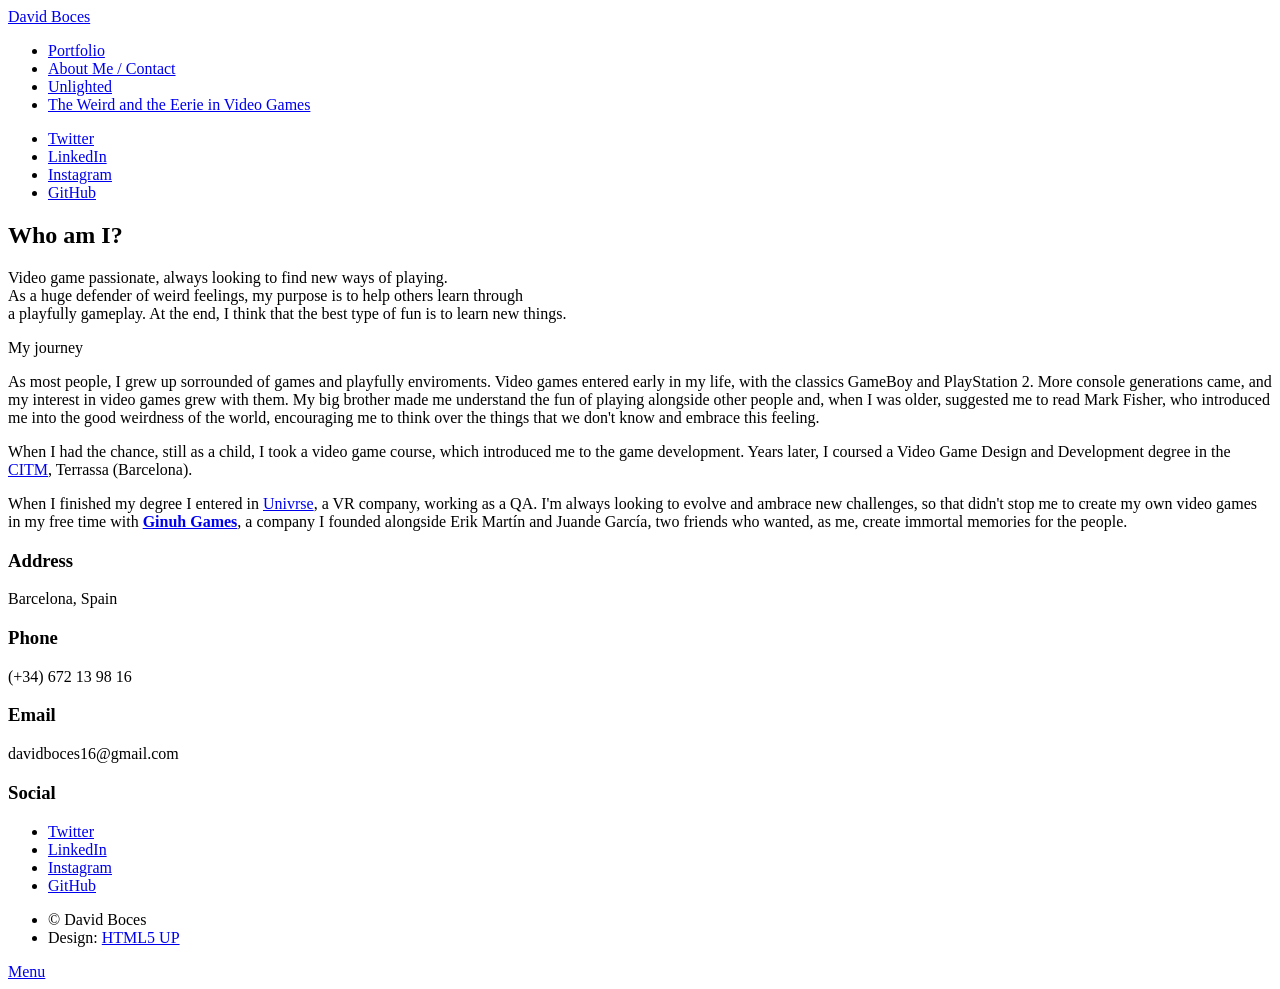
==== commit 8cc1913d: "The weird and the eerie" ====
--- a/docs/aboutme.html
+++ b/docs/aboutme.html
@@ -27,6 +27,8 @@
 						<ul class="links">
 							<li><a href="index.html">Portfolio</a></li>
 							<li class="active"><a href="aboutme.html">About Me / Contact</a></li>
+							<li><a href="unlighted.html">Unlighted</a></li>
+							<li><a href="weirdandeerie.html">The Weird and the Eerie in Video Games</a></li>
 						</ul>
 						<ul class="icons">
 							<li><a href="https://x.com/__VoZeS__" class="icon brands fa-twitter"><span class="label">Twitter</span></a></li>
@@ -53,8 +55,7 @@
 								</header>
 								<p>As most people, I grew up sorrounded of games and playfully enviroments. Video games entered early in my life, with the classics GameBoy and PlayStation 2. More console generations came, and my interest in video games grew with them. My big brother made me understand the fun of playing alongside other people and, when I was older, suggested me to read Mark Fisher, who introduced me into the good weirdness of the world, encouraging me to think over the things that we don't know and embrace this feeling.</p>
 								<p>When I had the chance, still as a child, I took a video game course, which introduced me to the game development. Years later, I coursed a Video Game Design and Development degree in the <a href = "https://www.citm.upc.edu">CITM</a>, Terrassa (Barcelona).</p>
-								<p>When I finished my degree I entered in <a href="https://www.univr.se/">Univrse</a>, a VR company, working as a QA. I'm always looking to evolve and ambrace new challenges. This hasn't stop me to create my own video games in my free time with <a href="https://www.ginuhgames.com/"><b>Ginuh Games</b></a>, a company I founded alongside Erik Martín and Juande García, two friends who wanted, as me, create immortal memories for the people.</p>
-								<p>Now, we are working on a cooperative game. We think that a game is better playing it with friends.</p>
+								<p>When I finished my degree I entered in <a href="https://www.univr.se/">Univrse</a>, a VR company, working as a QA. I'm always looking to evolve and ambrace new challenges, so that didn't stop me to create my own video games in my free time with <a href="https://www.ginuhgames.com/"><b>Ginuh Games</b></a>, a company I founded alongside Erik Martín and Juande García, two friends who wanted, as me, create immortal memories for the people.</p>
 							</section>
 
 					</div>
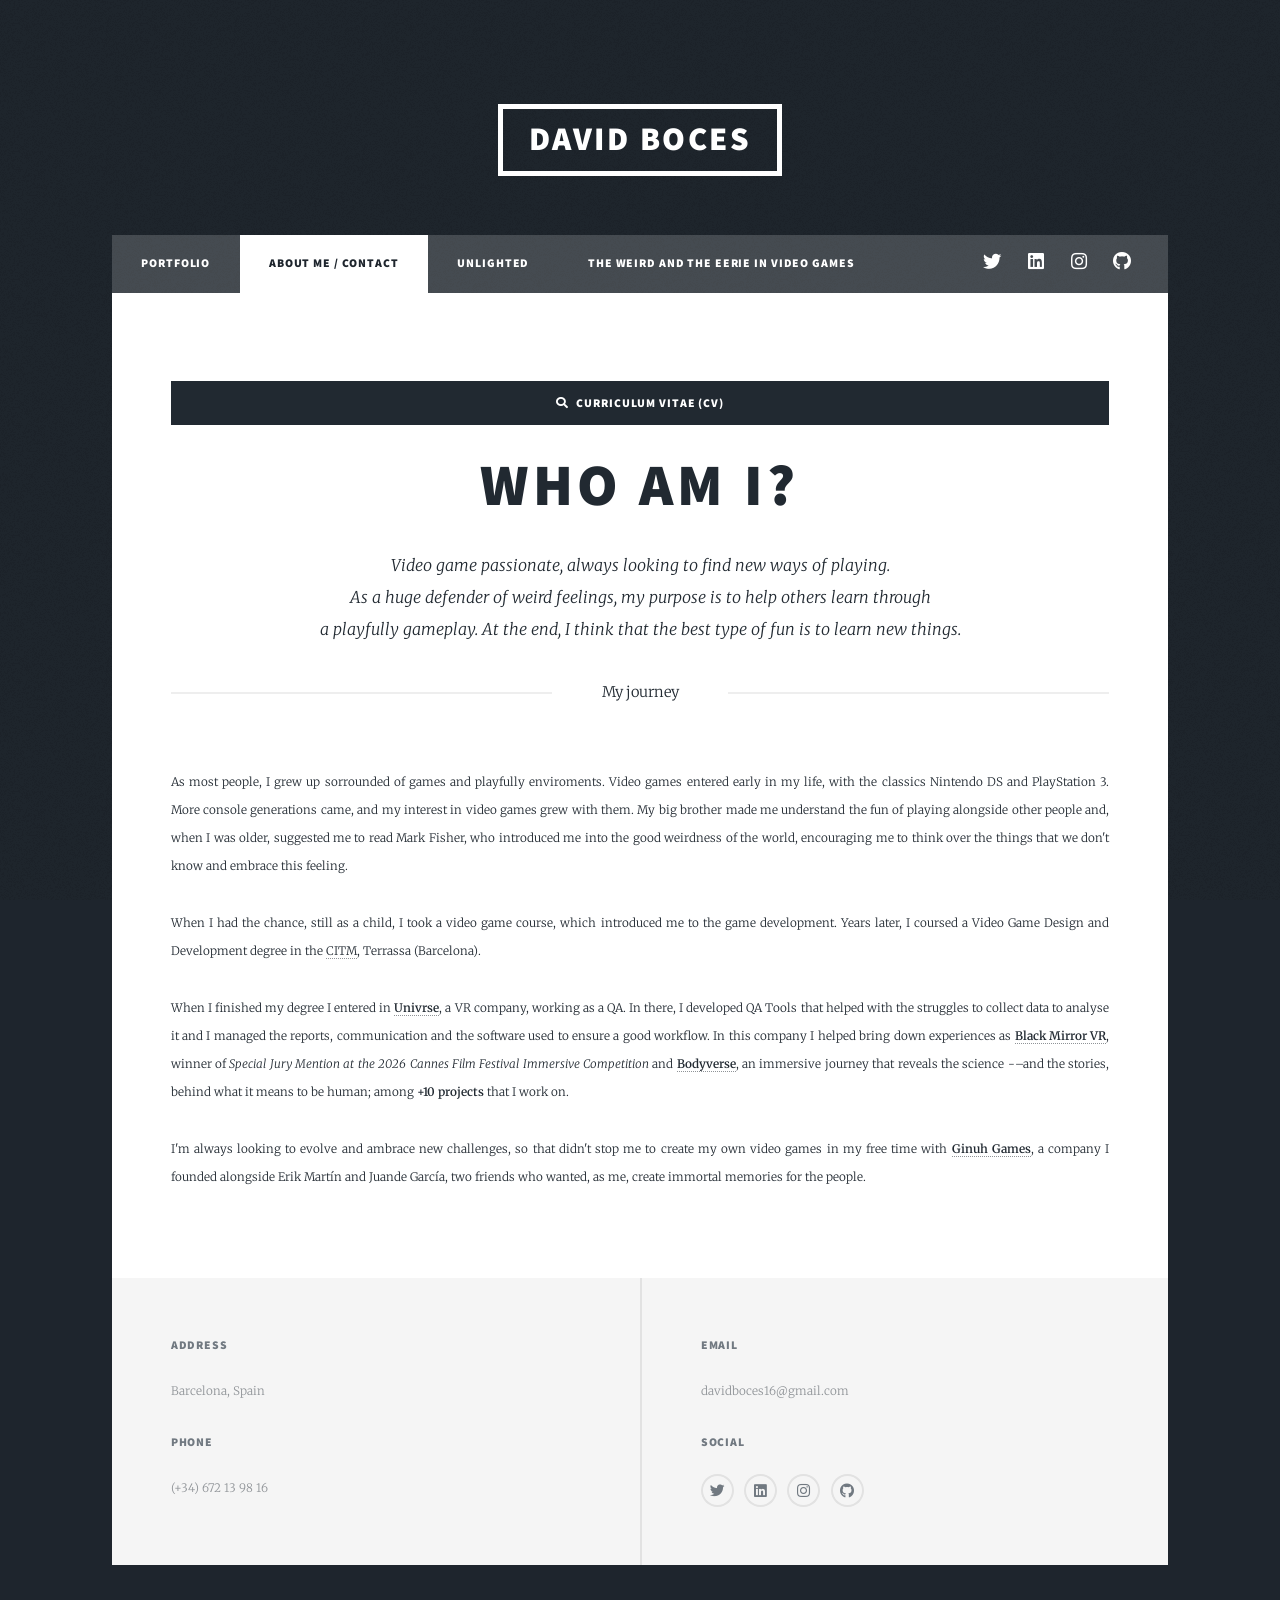
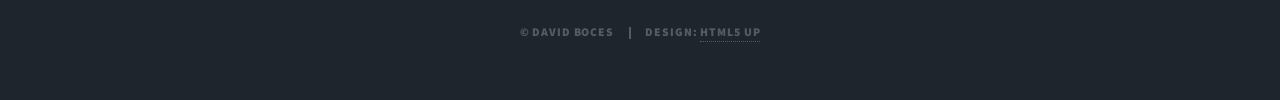
==== commit 87c6769b: "Add CV + Some description changes" ====
--- a/docs/aboutme.html
+++ b/docs/aboutme.html
@@ -43,7 +43,10 @@
 
 						<!-- Post -->
 							<section class="post">
-								<header class="major">
+										<ul class="actions fit">
+												<li><a href="documents/DavidBocesObis_CV.pdf" class="button fit primary icon solid fa-search">Curriculum Vitae (CV)</a></li>
+										</ul>								
+									<header class="major">
 									<h1>Who am I?</h1>
 									<p>Video game passionate, always looking to find new ways of playing.<br />
 									As a huge defender of weird feelings, my purpose is to help others learn through<br />
@@ -53,9 +56,10 @@
 								<header class="major">
 								<span class="date">My journey</span>
 								</header>
-								<p>As most people, I grew up sorrounded of games and playfully enviroments. Video games entered early in my life, with the classics GameBoy and PlayStation 2. More console generations came, and my interest in video games grew with them. My big brother made me understand the fun of playing alongside other people and, when I was older, suggested me to read Mark Fisher, who introduced me into the good weirdness of the world, encouraging me to think over the things that we don't know and embrace this feeling.</p>
+								<p>As most people, I grew up sorrounded of games and playfully enviroments. Video games entered early in my life, with the classics Nintendo DS and PlayStation 3. More console generations came, and my interest in video games grew with them. My big brother made me understand the fun of playing alongside other people and, when I was older, suggested me to read Mark Fisher, who introduced me into the good weirdness of the world, encouraging me to think over the things that we don't know and embrace this feeling.</p>
 								<p>When I had the chance, still as a child, I took a video game course, which introduced me to the game development. Years later, I coursed a Video Game Design and Development degree in the <a href = "https://www.citm.upc.edu">CITM</a>, Terrassa (Barcelona).</p>
-								<p>When I finished my degree I entered in <a href="https://www.univr.se/">Univrse</a>, a VR company, working as a QA. I'm always looking to evolve and ambrace new challenges, so that didn't stop me to create my own video games in my free time with <a href="https://www.ginuhgames.com/"><b>Ginuh Games</b></a>, a company I founded alongside Erik Martín and Juande García, two friends who wanted, as me, create immortal memories for the people.</p>
+								<p>When I finished my degree I entered in <a href="https://www.univr.se/our-content"><b>Univrse</b></a>, a VR company, working as a QA. In there, I developed QA Tools that helped with the struggles to collect data to analyse it and I managed the reports, communication and the software used to ensure a good workflow. In this company I helped bring down experiences as <a href="https://www.univr.se/project/theblackmirrorexperience"></ahref><b>Black Mirror VR</b></a>, winner of <i>Special Jury Mention at the 2026 Cannes Film Festival Immersive Competition</i> and <a href="https://www.univr.se/project/bodyverse"></ahref><b>Bodyverse</b></a>, an immersive journey that reveals the science -–and the stories, behind what it means to be human; among <b>+10 projects</b> that I work on.</p> 
+									<p>I'm always looking to evolve and ambrace new challenges, so that didn't stop me to create my own video games in my free time with <a href="https://www.ginuhgames.com/"><b>Ginuh Games</b></a>, a company I founded alongside Erik Martín and Juande García, two friends who wanted, as me, create immortal memories for the people.</p>
 							</section>
 
 					</div>
--- a/docs/assets/css/main.css
+++ b/docs/assets/css/main.css
@@ -72,6 +72,13 @@
 	appearance: none;
 }
 
+video {
+    width: 100%;
+    height: auto;
+    display: block;
+}
+
+
 /* Basic */
 
 	@-ms-viewport {
@@ -150,7 +157,7 @@
 	body, input, select, textarea {
 		font-family: "Merriweather", Georgia, serif;
 		font-weight: 300;
-		font-size: 1rem;
+		font-size: 0.8rem;
 		line-height: 2.375;
 	}
 
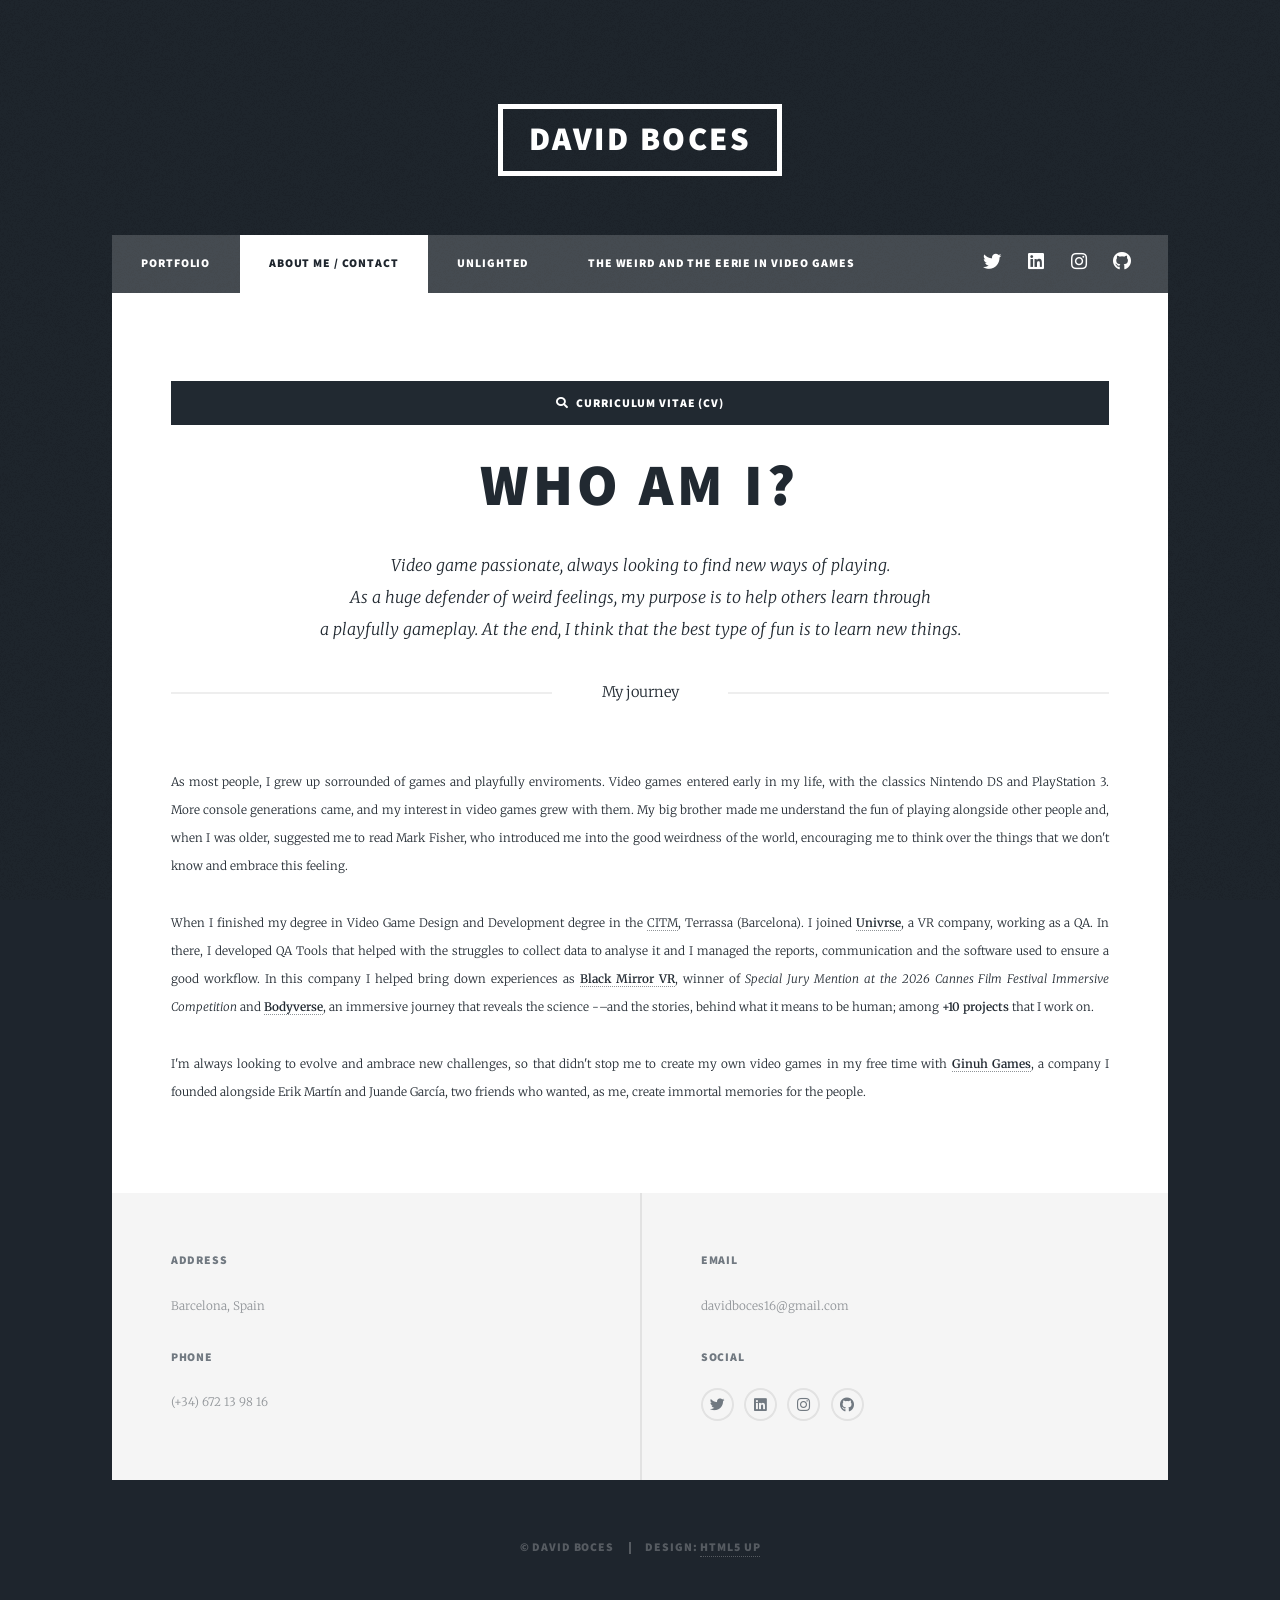
==== commit 529fe694: "Changed embeded videos" ====
--- a/docs/aboutme.html
+++ b/docs/aboutme.html
@@ -57,8 +57,7 @@
 								<span class="date">My journey</span>
 								</header>
 								<p>As most people, I grew up sorrounded of games and playfully enviroments. Video games entered early in my life, with the classics Nintendo DS and PlayStation 3. More console generations came, and my interest in video games grew with them. My big brother made me understand the fun of playing alongside other people and, when I was older, suggested me to read Mark Fisher, who introduced me into the good weirdness of the world, encouraging me to think over the things that we don't know and embrace this feeling.</p>
-								<p>When I had the chance, still as a child, I took a video game course, which introduced me to the game development. Years later, I coursed a Video Game Design and Development degree in the <a href = "https://www.citm.upc.edu">CITM</a>, Terrassa (Barcelona).</p>
-								<p>When I finished my degree I entered in <a href="https://www.univr.se/our-content"><b>Univrse</b></a>, a VR company, working as a QA. In there, I developed QA Tools that helped with the struggles to collect data to analyse it and I managed the reports, communication and the software used to ensure a good workflow. In this company I helped bring down experiences as <a href="https://www.univr.se/project/theblackmirrorexperience"></ahref><b>Black Mirror VR</b></a>, winner of <i>Special Jury Mention at the 2026 Cannes Film Festival Immersive Competition</i> and <a href="https://www.univr.se/project/bodyverse"></ahref><b>Bodyverse</b></a>, an immersive journey that reveals the science -–and the stories, behind what it means to be human; among <b>+10 projects</b> that I work on.</p> 
+								<p>When I finished my degree in Video Game Design and Development degree in the <a href = "https://www.citm.upc.edu">CITM</a>, Terrassa (Barcelona). I joined <a href="https://www.univr.se/our-content"><b>Univrse</b></a>, a VR company, working as a QA. In there, I developed QA Tools that helped with the struggles to collect data to analyse it and I managed the reports, communication and the software used to ensure a good workflow. In this company I helped bring down experiences as <a href="https://www.univr.se/project/theblackmirrorexperience"></ahref><b>Black Mirror VR</b></a>, winner of <i>Special Jury Mention at the 2026 Cannes Film Festival Immersive Competition</i> and <a href="https://www.univr.se/project/bodyverse"></ahref><b>Bodyverse</b></a>, an immersive journey that reveals the science -–and the stories, behind what it means to be human; among <b>+10 projects</b> that I work on.</p> 
 									<p>I'm always looking to evolve and ambrace new challenges, so that didn't stop me to create my own video games in my free time with <a href="https://www.ginuhgames.com/"><b>Ginuh Games</b></a>, a company I founded alongside Erik Martín and Juande García, two friends who wanted, as me, create immortal memories for the people.</p>
 							</section>
 
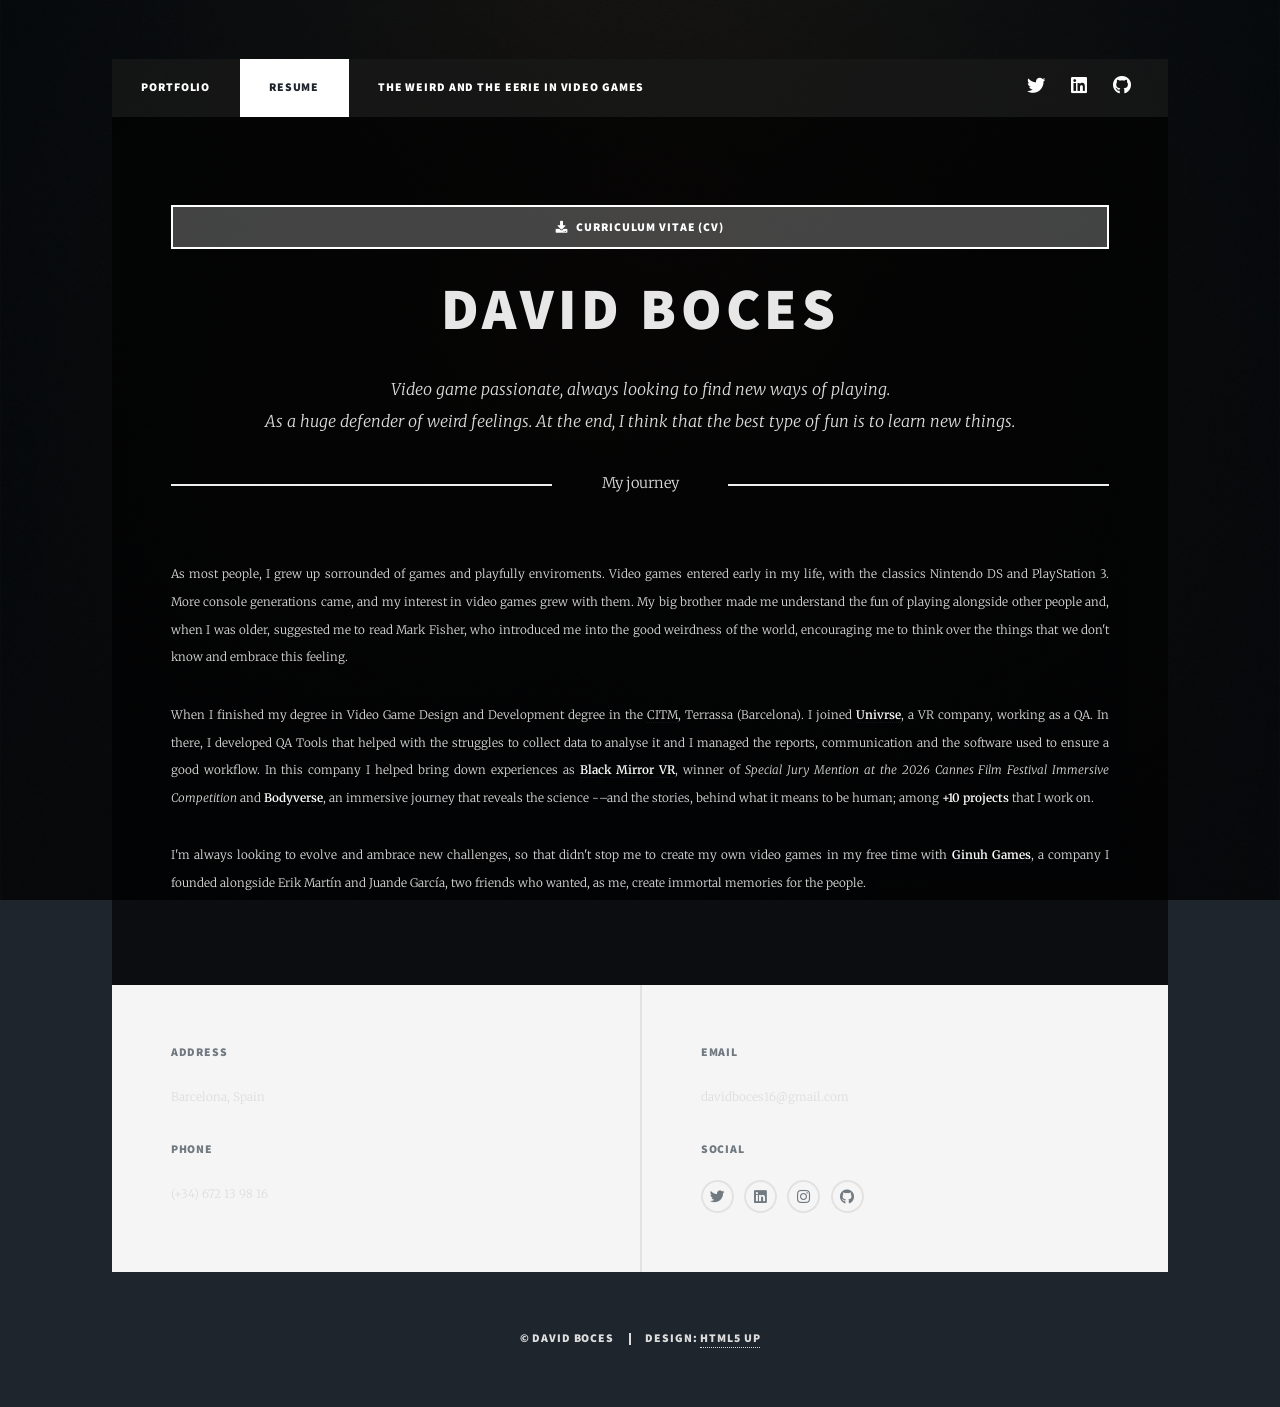
==== commit 62046e39: "MAJOR UPDATE: Dark Mode and Highlights" ====
--- a/docs/aboutme.html
+++ b/docs/aboutme.html
@@ -26,14 +26,14 @@
 					<nav id="nav">
 						<ul class="links">
 							<li><a href="index.html">Portfolio</a></li>
-							<li class="active"><a href="aboutme.html">About Me / Contact</a></li>
-							<li><a href="unlighted.html">Unlighted</a></li>
+							<li class="active"><a href="aboutme.html">Resume</a></li>
+							<!-- <li><a href="unlighted.html">Unlighted</a></li> -->
 							<li><a href="weirdandeerie.html">The Weird and the Eerie in Video Games</a></li>
 						</ul>
 						<ul class="icons">
 							<li><a href="https://x.com/__VoZeS__" class="icon brands fa-twitter"><span class="label">Twitter</span></a></li>
 							<li><a href="https://www.linkedin.com/in/david-boces-obis/" class="icon brands fa-linkedin"><span class="label">LinkedIn</span></a></li>
-							<li><a href="https://www.instagram.com/boces16/" class="icon brands fa-instagram"><span class="label">Instagram</span></a></li>
+							<!-- <li><a href="https://www.instagram.com/boces16/" class="icon brands fa-instagram"><span class="label">Instagram</span></a></li> -->
 							<li><a href="https://github.com/VoZeS/" class="icon brands fa-github"><span class="label">GitHub</span></a></li>
 						</ul>
 					</nav>
@@ -44,17 +44,16 @@
 						<!-- Post -->
 							<section class="post">
 										<ul class="actions fit">
-												<li><a href="documents/DavidBocesObis_CV.pdf" class="button fit primary icon solid fa-search">Curriculum Vitae (CV)</a></li>
+												<li><a href="documents/DavidBocesObis_CV.pdf" class="button fit primary icon solid fa-download">Curriculum Vitae (CV)</a></li>
 										</ul>								
 									<header class="major">
-									<h1>Who am I?</h1>
+									<h1>David Boces</h1>
 									<p>Video game passionate, always looking to find new ways of playing.<br />
-									As a huge defender of weird feelings, my purpose is to help others learn through<br />
-								a playfully gameplay. At the end, I think that the best type of fun is to learn new things.</p>
+									As a huge defender of weird feelings. At the end, I think that the best type of fun is to learn new things.</p>
 								</header>
 								<!-- <div class="image main"><img src="images/pic01.jpg" alt="" /></div> -->
 								<header class="major">
-								<span class="date">My journey</span>
+									<span class="date">My journey</span>
 								</header>
 								<p>As most people, I grew up sorrounded of games and playfully enviroments. Video games entered early in my life, with the classics Nintendo DS and PlayStation 3. More console generations came, and my interest in video games grew with them. My big brother made me understand the fun of playing alongside other people and, when I was older, suggested me to read Mark Fisher, who introduced me into the good weirdness of the world, encouraging me to think over the things that we don't know and embrace this feeling.</p>
 								<p>When I finished my degree in Video Game Design and Development degree in the <a href = "https://www.citm.upc.edu">CITM</a>, Terrassa (Barcelona). I joined <a href="https://www.univr.se/our-content"><b>Univrse</b></a>, a VR company, working as a QA. In there, I developed QA Tools that helped with the struggles to collect data to analyse it and I managed the reports, communication and the software used to ensure a good workflow. In this company I helped bring down experiences as <a href="https://www.univr.se/project/theblackmirrorexperience"></ahref><b>Black Mirror VR</b></a>, winner of <i>Special Jury Mention at the 2026 Cannes Film Festival Immersive Competition</i> and <a href="https://www.univr.se/project/bodyverse"></ahref><b>Bodyverse</b></a>, an immersive journey that reveals the science -–and the stories, behind what it means to be human; among <b>+10 projects</b> that I work on.</p> 
--- a/docs/assets/css/main.css
+++ b/docs/assets/css/main.css
@@ -23,7 +23,9 @@
 	border: 0;
 	font-size: 100%;
 	font: inherit;
-	vertical-align: baseline;}
+	vertical-align: baseline;
+	color: #dddddd;
+}
 
 article, aside, details, figcaption, figure,
 footer, header, hgroup, menu, nav, section {
@@ -295,11 +297,11 @@
 	}
 
 	input, select, textarea {
-		color: #212931;
+		color: #eeeeee;
 	}
 
 	a {
-		color: #212931;
+		color: #e2e2e2;
 		border-bottom-color: rgba(33, 41, 49, 0.5);
 	}
 
@@ -309,11 +311,11 @@
 		}
 
 	strong, b {
-		color: #212931;
+		color: #fdfdfd;
 	}
 
 	h1, h2, h3, h4, h5, h6 {
-		color: #212931;
+		color: #e7e7e7;
 	}
 
 	blockquote {
@@ -321,8 +323,8 @@
 	}
 
 	code {
-		background: rgba(220, 220, 220, 0.25);
-		border-color: #eeeeee;
+		background: rgba(173, 150, 21, 0.25);
+		border-color: #917108;
 	}
 
 	hr {
@@ -2213,8 +2215,8 @@
 	button,
 	.button {
 		background-color: transparent;
-		box-shadow: inset 0 0 0 2px #212931;
-		color: #212931 !important;
+		box-shadow: inset 0 0 0 2px #ffffff;
+		color: #ffffff !important;
 	}
 
 		input[type="submit"]:hover,
@@ -2231,8 +2233,8 @@
 		input[type="button"].primary,
 		button.primary,
 		.button.primary {
-			background-color: #212931;
-			box-shadow: none;
+			background-color: #d1d1d14f;
+			box-shadow: inset 0 0 0 2px #ffffff;
 			color: #ffffff !important;
 		}
 
@@ -2241,7 +2243,7 @@
 			input[type="button"].primary:hover,
 			button.primary:hover,
 			.button.primary:hover {
-				background-color: #18bfef;
+				background-color: #888888;
 			}
 
 /* Form */
@@ -2955,6 +2957,9 @@
 			margin: 0 0 4rem 0;
 			text-align: center;
 		}
+		header.centered{
+			text-align: center;
+		}
 
 			header.major > :last-child {
 				margin-bottom: 0;
@@ -2967,7 +2972,7 @@
 
 			header.major > .date {
 				font-size: 1rem;
-				margin: 0 0 4rem 0;
+				margin: 0 0 0 0;
 			}
 
 				header.major > .date:before, header.major > .date:after {
@@ -3241,7 +3246,7 @@
 			width: 100%;
 			height: 100%;
 			background-color: #212931;
-			background-image: url("../../images/overlay.png"), linear-gradient(0deg, rgba(0, 0, 0, 0.1), rgba(0, 0, 0, 0.1)), url("../../images/bg.jpg");
+			background-image: url("../../images/overlay.png"), linear-gradient(0deg, rgba(0, 0, 0, 0.1), rgba(0, 0, 0, 0.1)), url("../../images/bg2.jpg");
 			background-size: auto,								auto,														100% auto;
 			background-position: center,								center,														top center;
 			background-repeat: repeat,								no-repeat,													no-repeat;
@@ -3522,7 +3527,7 @@
 		-webkit-user-select: none;
 		-ms-user-select: none;
 		user-select: none;
-		height: 20rem;
+		height: 0;
 		padding-bottom: 8rem;
 		position: relative;
 		text-align: center;
@@ -3613,7 +3618,7 @@
 /* Nav */
 
 	#nav {
-		color: #ffffff;
+		color: #000000a2;
 		display: -moz-flex;
 		display: -webkit-flex;
 		display: -ms-flex;
@@ -3622,7 +3627,7 @@
 		-webkit-transition: -webkit-transform 1s ease, opacity 1s ease;
 		-ms-transition: -ms-transform 1s ease, opacity 1s ease;
 		transition: transform 1s ease, opacity 1s ease;
-		background: rgba(255, 255, 255, 0.175);
+		background: #1b1b1ba2;
 		height: 4rem;
 		line-height: 4rem;
 		margin: -4rem auto 0 auto;
@@ -3763,7 +3768,7 @@
 /* Main */
 
 	#main {
-		background-color: #ffffff;
+		background-color: #000000a2;
 		position: relative;
 		margin: 0 auto;
 		width: calc(100% - 4rem);
@@ -3773,7 +3778,7 @@
 
 		#main > * {
 			padding: 4rem 4rem 2rem 4rem ;
-			border-top: solid 2px #eeeeee;
+			border-top: solid 2px #000000a2;
 			margin: 0;
 		}
 
@@ -3864,7 +3869,7 @@
 			}
 
 			#main > .posts > * {
-				padding: 4rem;
+				padding: 1rem;
 				width: 50%;
 			}
 
@@ -4033,7 +4038,7 @@
 			#footer input[type="button"].primary,
 			#footer button.primary,
 			#footer .button.primary {
-				background-color: #717981;
+				background-color: #e3e3e4;
 				box-shadow: none;
 				color: #f5f5f5 !important;
 			}
@@ -4503,7 +4508,7 @@
 		top: 0.75rem;
 		right: 0.75rem;
 		border: 0;
-		color: #ffffff;
+		color: #000000a2;
 		font-family: "Source Sans Pro", Helvetica, sans-serif;
 		font-size: 0.9rem;
 		font-weight: 900;
@@ -4532,13 +4537,13 @@
 		}
 
 		#navPanelToggle.alt {
-			background-color: rgba(255, 255, 255, 0.875);
+			background-color: rgba(0, 0, 0, 0.875);
 			box-shadow: 0 0.125rem 0.75rem 0 rgba(30, 37, 45, 0.25);
 			color: #212931;
 		}
 
 			#navPanelToggle.alt:hover {
-				background-color: #ffffff;
+				background-color: #000000a2;
 			}
 
 		@media screen and (max-width: 980px) {
@@ -4569,7 +4574,7 @@
 		transition: transform 0.5s ease, box-shadow 0.5s ease, visibility 0.5s;
 		display: none;
 		-webkit-overflow-scrolling: touch;
-		background: #ffffff;
+		background: #000000a2;
 		box-shadow: none;
 		color: #212931;
 		height: 100%;
@@ -4590,7 +4595,7 @@
 		}
 
 			#navPanel .links li {
-				border-top: solid 2px #eeeeee;
+				border-top: solid 2px #000000a2;
 			}
 
 				#navPanel .links li a {
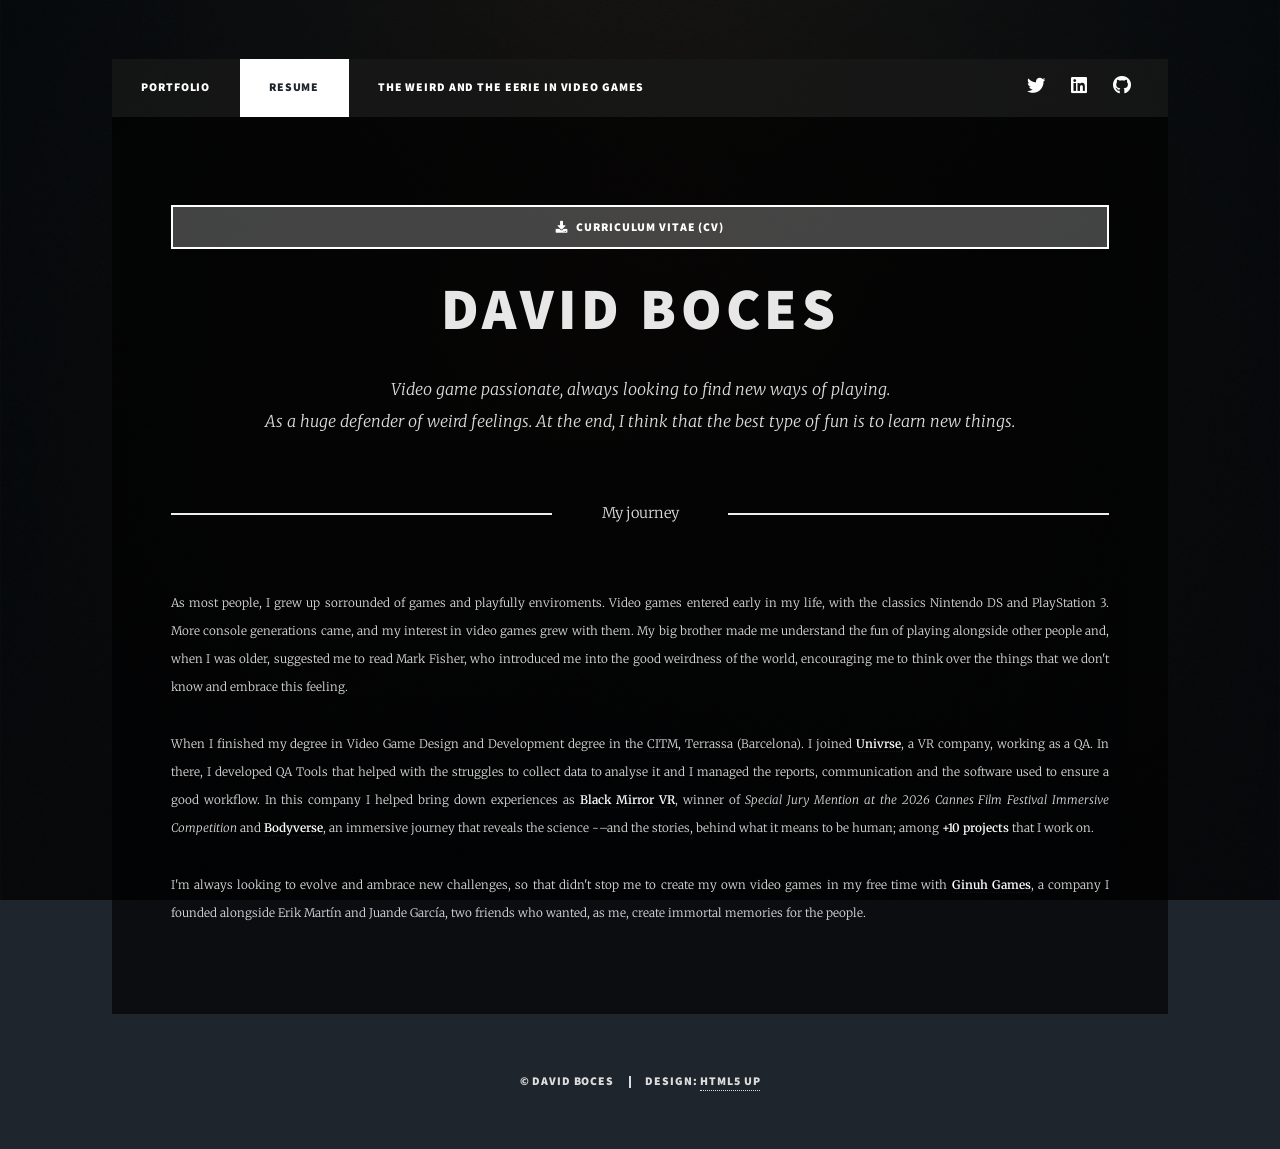
==== commit 5a31b53a: "UPDATE: Hyperlinks updated + Hover icons + Platforms widgets" ====
--- a/docs/aboutme.html
+++ b/docs/aboutme.html
@@ -63,27 +63,8 @@
 					</div>
 
 				<!-- Footer -->
-					<footer id="footer">
+					<!-- <footer id="footer">
 						<section>
-							<!-- <form method="post" action="#">
-								<div class="fields">
-									<div class="field">
-										<label for="name">Name</label>
-										<input type="text" name="name" id="name" />
-									</div>
-									<div class="field">
-										<label for="email">Email</label>
-										<input type="text" name="email" id="email" />
-									</div>
-									<div class="field">
-										<label for="message">Message</label>
-										<textarea name="message" id="message" rows="3"></textarea>
-									</div>
-								</div>
-								<ul class="actions">
-									<li><input type="submit" value="Send Message" /></li>
-								</ul>
-							</form> -->
 							<section class="alt">
 								<h3>Address</h3>
 								<p>Barcelona, Spain</p>
@@ -108,7 +89,7 @@
 								</ul>
 							</section>
 						</section>
-					</footer>
+					</footer> -->
 
 
 				<!-- Copyright -->
--- a/docs/assets/css/main.css
+++ b/docs/assets/css/main.css
@@ -2595,6 +2595,10 @@
 			font-family: 'Font Awesome 5 Brands';
 		}
 
+		.icon:hover{
+			color: #ffffff;
+		}
+
 /* Image */
 
 	.image {
@@ -2665,6 +2669,18 @@
 				margin: 2rem 0;
 			}
 
+		}
+
+		.image-centered {
+			display: flex;
+			justify-content: center;
+			margin: 2rem 0;
+		}
+
+		.image-centered img {
+			width: auto;
+			max-width: 100%;
+			height: auto;
 		}
 
 	a.image {
@@ -2972,7 +2988,6 @@
 
 			header.major > .date {
 				font-size: 1rem;
-				margin: 0 0 0 0;
 			}
 
 				header.major > .date:before, header.major > .date:after {
@@ -3596,7 +3611,7 @@
 		@media screen and (max-width: 980px) {
 
 			#header {
-				height: 14rem;
+				height: 4rem;
 				padding-bottom: 4rem;
 			}
 
@@ -3794,10 +3809,6 @@
 			padding: 8rem 8rem 6rem 8rem ;
 		}
 
-			#main > .post header.major > .date {
-				margin-top: -2rem;
-			}
-
 			#main > .post header.major > h1, #main > .post header.major h2 {
 				font-size: 4rem;
 				line-height: 1.1;
@@ -3806,6 +3817,12 @@
 
 			#main > .post.featured {
 				text-align: center;
+			}
+
+
+			#main > header.major {
+				padding-top: 1rem;
+				padding-bottom: 1rem;
 			}
 
 			@media screen and (max-width: 1280px) {
@@ -3893,6 +3910,14 @@
 					border-top-width: 0;
 				}
 
+				#main > .posts:has(> article:only-child) {
+					justify-content: center;
+				}
+
+				/* #main > .posts:has(> article:only-child) > article {
+					width: 50%;
+				} */
+
 			@media screen and (max-width: 980px) {
 
 				#main > .posts > * {
@@ -3938,7 +3963,6 @@
 					margin-left: auto;
 					margin-right: auto;
 				}
-
 			}
 
 		@media screen and (max-width: 736px) {
@@ -4508,7 +4532,7 @@
 		top: 0.75rem;
 		right: 0.75rem;
 		border: 0;
-		color: #000000a2;
+		color: #ffffff;
 		font-family: "Source Sans Pro", Helvetica, sans-serif;
 		font-size: 0.9rem;
 		font-weight: 900;
@@ -4698,4 +4722,27 @@
 			visibility: visible;
 		}
 
-	}+	}
+
+.platform-widget {
+    width: 100%;
+    max-width: 646px;
+    margin: 0 auto;
+}
+
+.platform-widget iframe {
+    display: block;
+    width: 100%;
+    height: 190px;
+    border: 0;
+}
+
+@media screen and (max-width: 736px) {
+    .platform-widget {
+        max-width: 100%;
+    }
+
+    .platform-widget iframe {
+        height: 190px;
+    }
+}
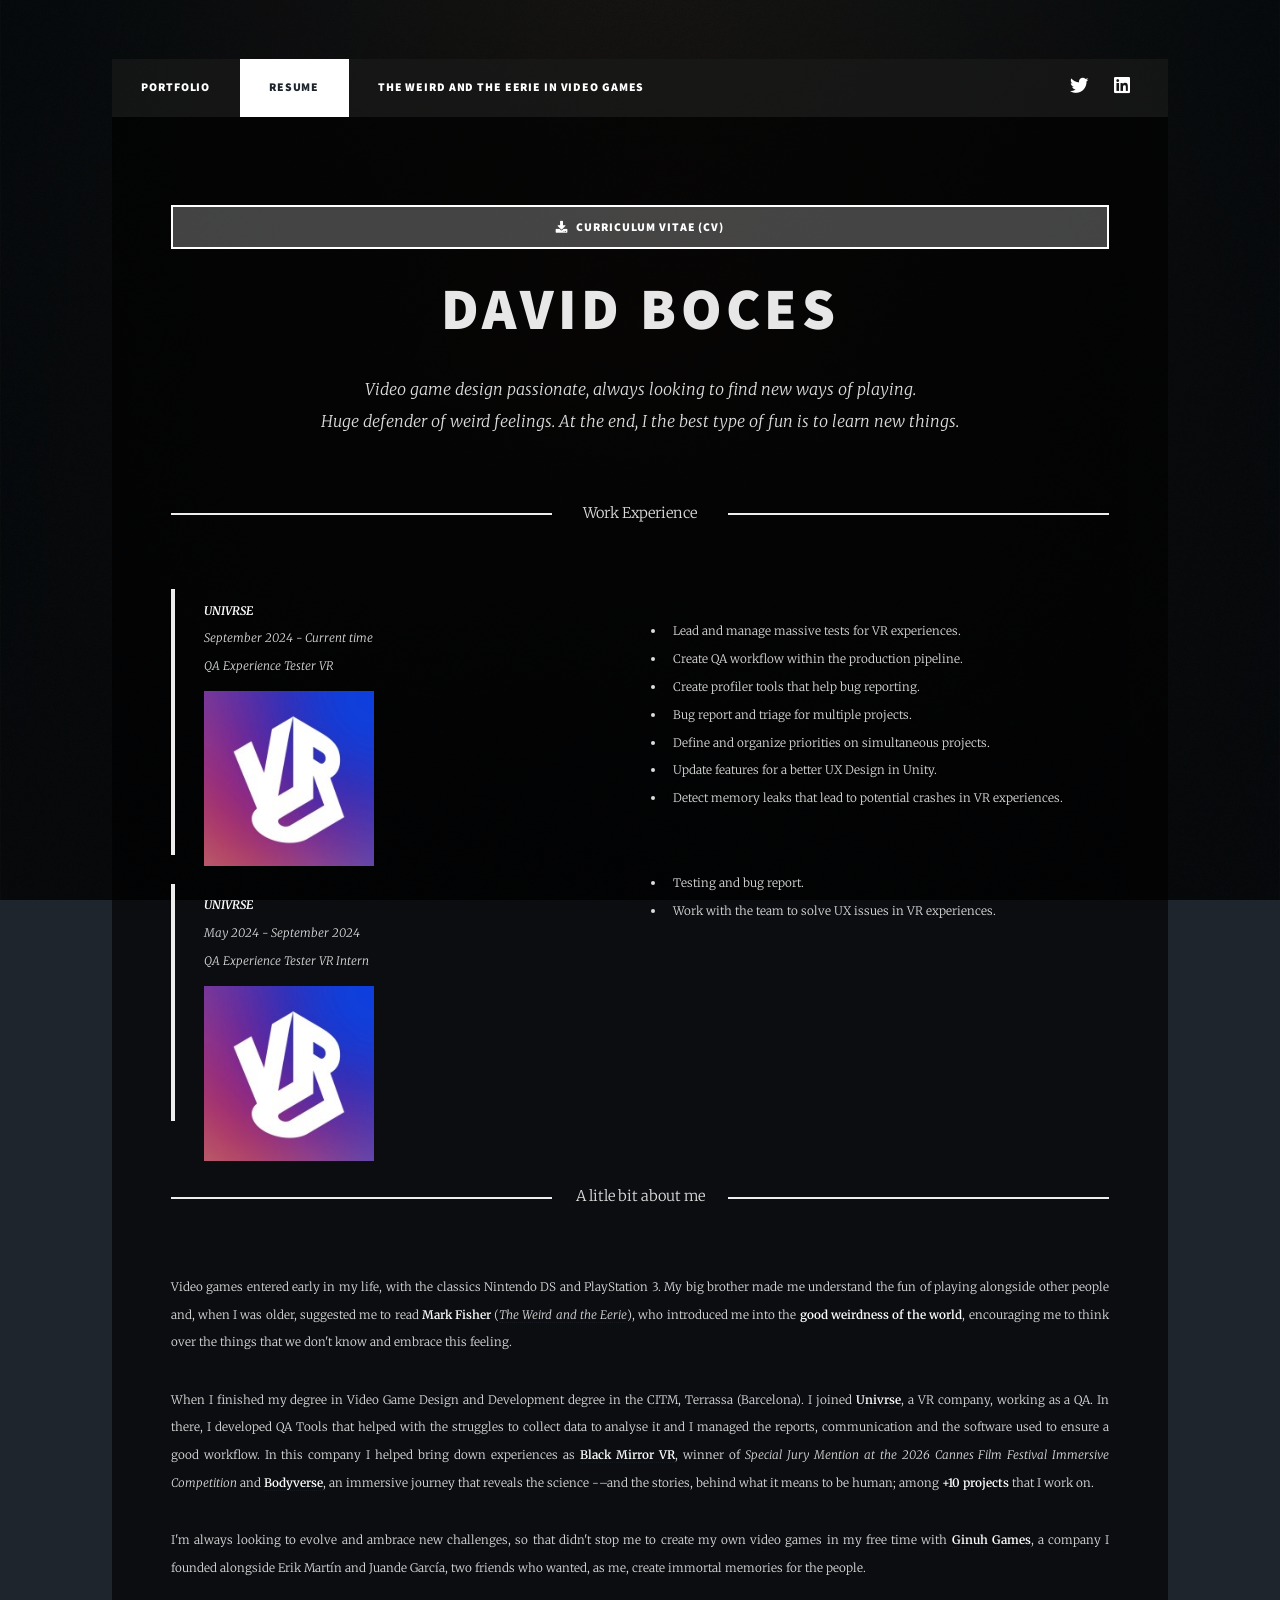
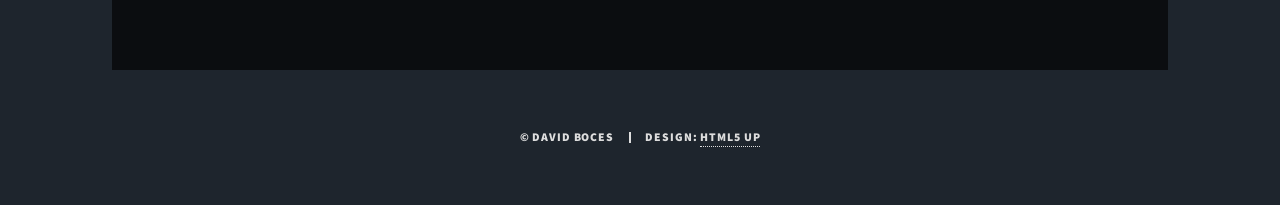
==== commit e64d221c: "UPDATE: Resume" ====
--- a/docs/aboutme.html
+++ b/docs/aboutme.html
@@ -31,10 +31,10 @@
 							<li><a href="weirdandeerie.html">The Weird and the Eerie in Video Games</a></li>
 						</ul>
 						<ul class="icons">
-							<li><a href="https://x.com/__VoZeS__" class="icon brands fa-twitter"><span class="label">Twitter</span></a></li>
-							<li><a href="https://www.linkedin.com/in/david-boces-obis/" class="icon brands fa-linkedin"><span class="label">LinkedIn</span></a></li>
+							<li><a href="https://x.com/__VoZeS__" target="_blank" rel="noopener noreferrer" class="icon brands fa-twitter"><span class="label">Twitter</span></a></li>
+							<li><a href="https://www.linkedin.com/in/david-boces-obis/" target="_blank" rel="noopener noreferrer" class="icon brands fa-linkedin"><span class="label">LinkedIn</span></a></li>
 							<!-- <li><a href="https://www.instagram.com/boces16/" class="icon brands fa-instagram"><span class="label">Instagram</span></a></li> -->
-							<li><a href="https://github.com/VoZeS/" class="icon brands fa-github"><span class="label">GitHub</span></a></li>
+							<!-- <li><a href="https://github.com/VoZeS/" class="icon brands fa-github"><span class="label">GitHub</span></a></li> -->
 						</ul>
 					</nav>
 
@@ -44,20 +44,58 @@
 						<!-- Post -->
 							<section class="post">
 										<ul class="actions fit">
-												<li><a href="documents/DavidBocesObis_CV.pdf" class="button fit primary icon solid fa-download">Curriculum Vitae (CV)</a></li>
+												<li><a href="documents/DavidBocesObis_CV.pdf" target="_blank" rel="noopener noreferrer" class="button fit primary icon solid fa-download">Curriculum Vitae (CV)</a></li>
 										</ul>								
 									<header class="major">
 									<h1>David Boces</h1>
-									<p>Video game passionate, always looking to find new ways of playing.<br />
-									As a huge defender of weird feelings. At the end, I think that the best type of fun is to learn new things.</p>
+									<p>Video game design passionate, always looking to find new ways of playing.<br />
+									Huge defender of weird feelings. At the end, I the best type of fun is to learn new things.</p>
 								</header>
 								<!-- <div class="image main"><img src="images/pic01.jpg" alt="" /></div> -->
 								<header class="major">
-									<span class="date">My journey</span>
+									<span class="date">Work Experience</span>
 								</header>
-								<p>As most people, I grew up sorrounded of games and playfully enviroments. Video games entered early in my life, with the classics Nintendo DS and PlayStation 3. More console generations came, and my interest in video games grew with them. My big brother made me understand the fun of playing alongside other people and, when I was older, suggested me to read Mark Fisher, who introduced me into the good weirdness of the world, encouraging me to think over the things that we don't know and embrace this feeling.</p>
-								<p>When I finished my degree in Video Game Design and Development degree in the <a href = "https://www.citm.upc.edu">CITM</a>, Terrassa (Barcelona). I joined <a href="https://www.univr.se/our-content"><b>Univrse</b></a>, a VR company, working as a QA. In there, I developed QA Tools that helped with the struggles to collect data to analyse it and I managed the reports, communication and the software used to ensure a good workflow. In this company I helped bring down experiences as <a href="https://www.univr.se/project/theblackmirrorexperience"></ahref><b>Black Mirror VR</b></a>, winner of <i>Special Jury Mention at the 2026 Cannes Film Festival Immersive Competition</i> and <a href="https://www.univr.se/project/bodyverse"></ahref><b>Bodyverse</b></a>, an immersive journey that reveals the science -–and the stories, behind what it means to be human; among <b>+10 projects</b> that I work on.</p> 
-									<p>I'm always looking to evolve and ambrace new challenges, so that didn't stop me to create my own video games in my free time with <a href="https://www.ginuhgames.com/"><b>Ginuh Games</b></a>, a company I founded alongside Erik Martín and Juande García, two friends who wanted, as me, create immortal memories for the people.</p>
+								<a>
+									
+									<div class="row">
+										<div class="col-6 col-12-small">
+									
+											<blockquote><b>UNIVRSE</b></br>September 2024 - Current time</br>QA Experience Tester VR</br>
+											<span class="image left"><img width="280" height="175" src="images/univr_se_logo.jpg" alt="" /></span></br></br></br></br></br></br></blockquote>
+											
+											<blockquote><b>UNIVRSE</b></br>May 2024 - September 2024</br>QA Experience Tester VR Intern</br>
+												<span class="image left"><img width="280" height="175" src="images/univr_se_logo.jpg" alt="" /></span></br></br></br></br></br></blockquote>
+										</div>
+										<div class="col-6 col-12-small">
+											<ul>
+												</br>
+												<li>Lead and manage massive tests for VR experiences.</li>
+												<li>Create QA workflow within the production pipeline.</li>
+												<li>Create profiler tools that help bug reporting.</li>
+												<li>Bug report and triage for multiple projects.</li>
+												<li>Define and organize priorities on simultaneous projects.</li>
+												<li>Update features for a better UX Design in Unity.</li>
+												<li>Detect memory leaks that lead to potential crashes in VR experiences.</li>
+											</ul>
+
+											<ul>
+												</br>
+												<li>Testing and bug report.</li>
+												<li>Work with the team to solve UX issues in VR experiences.</li>
+											</ul>
+
+										</div>
+									</div>
+								<!-- <div class="box">
+									<p><span class="image left" width="100" height="100"><img src="images/pic08.jpg" alt="" /></span></p>
+									</div> -->
+								</a>
+								<header class="major">
+									<span class="date">A litle bit about me</span>
+								</header>	
+								<p>Video games entered early in my life, with the classics Nintendo DS and PlayStation 3. My big brother made me understand the fun of playing alongside other people and, when I was older, suggested me to read <b>Mark Fisher</b> (<a href="https://www.penguinrandomhouse.com/books/546891/the-weird-and-the-eerie-by-mark-fisher/" target="_blank" rel="noopener noreferrer"><i>The Weird and the Eerie</i></a>), who introduced me into the <b>good weirdness of the world</b>, encouraging me to think over the things that we don't know and embrace this feeling.</p>
+								<p>When I finished my degree in Video Game Design and Development degree in the <a href = "https://www.citm.upc.edu">CITM</a>, Terrassa (Barcelona). I joined <a href="https://www.univr.se/our-content" target="_blank" rel="noopener noreferrer"><b>Univrse</b></a>, a VR company, working as a QA. In there, I developed QA Tools that helped with the struggles to collect data to analyse it and I managed the reports, communication and the software used to ensure a good workflow. In this company I helped bring down experiences as <a href="https://www.univr.se/project/theblackmirrorexperience" target="_blank" rel="noopener noreferrer"></ahref><b>Black Mirror VR</b></a>, winner of <i>Special Jury Mention at the 2026 Cannes Film Festival Immersive Competition</i> and <a href="https://www.univr.se/project/bodyverse" target="_blank" rel="noopener noreferrer"></ahref><b>Bodyverse</b></a>, an immersive journey that reveals the science -–and the stories, behind what it means to be human; among <b>+10 projects</b> that I work on.</p> 
+									<p>I'm always looking to evolve and ambrace new challenges, so that didn't stop me to create my own video games in my free time with <a href="https://www.ginuhgames.com/" target="_blank" rel="noopener noreferrer"><b>Ginuh Games</b></a>, a company I founded alongside Erik Martín and Juande García, two friends who wanted, as me, create immortal memories for the people.</p>
 							</section>
 
 					</div>
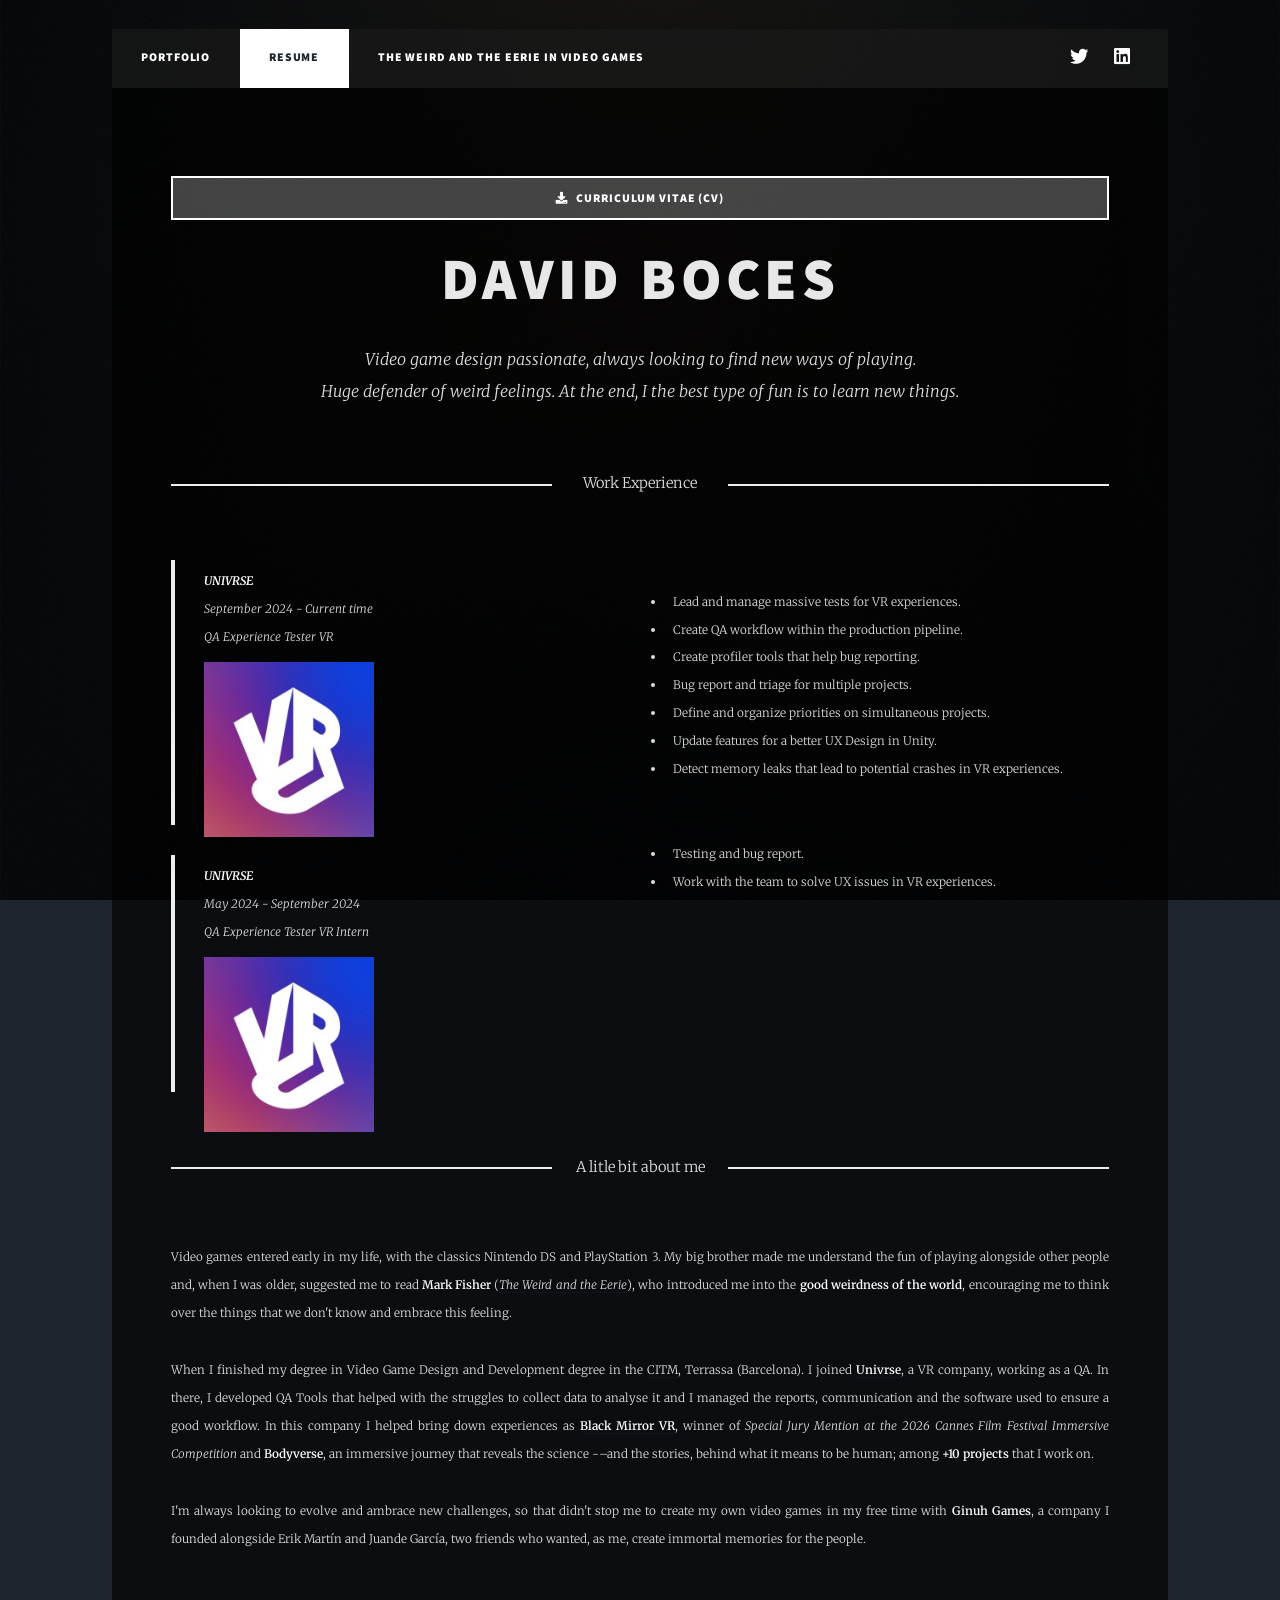
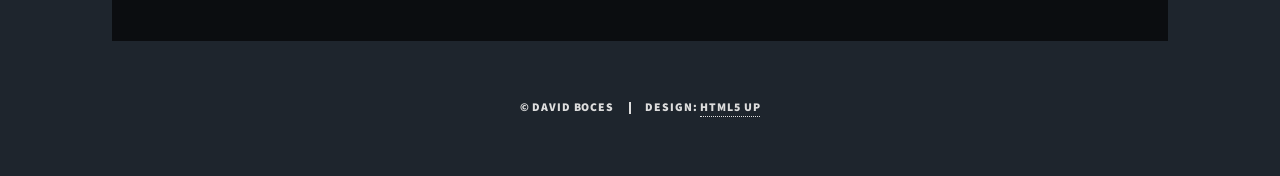
==== commit 918d3e3e: "UPDATE: Unlighted and index update" ====
--- a/docs/aboutme.html
+++ b/docs/aboutme.html
@@ -19,7 +19,7 @@
 
 				<!-- Header -->
 					<header id="header">
-						<a href="index.html" class="logo">David Boces</a>
+						<!-- <a href="index.html" class="logo">David Boces</a> -->
 					</header>
 
 				<!-- Nav -->
--- a/docs/assets/css/main.css
+++ b/docs/assets/css/main.css
@@ -3107,11 +3107,11 @@
 	}
 
 		table tbody tr:nth-child(2n + 1) {
-			background-color: rgba(220, 220, 220, 0.25);
+			background-color: rgba(120, 130, 224, 0.068);
 		}
 
 	table th {
-		color: #212931;
+		color: #4c5e70;
 	}
 
 	table thead {
@@ -3645,7 +3645,7 @@
 		background: #1b1b1ba2;
 		height: 4rem;
 		line-height: 4rem;
-		margin: -4rem auto 0 auto;
+		margin: -6rem auto 0 auto;
 		overflow: hidden;
 		padding: 0 2rem 0 0;
 		position: relative;
